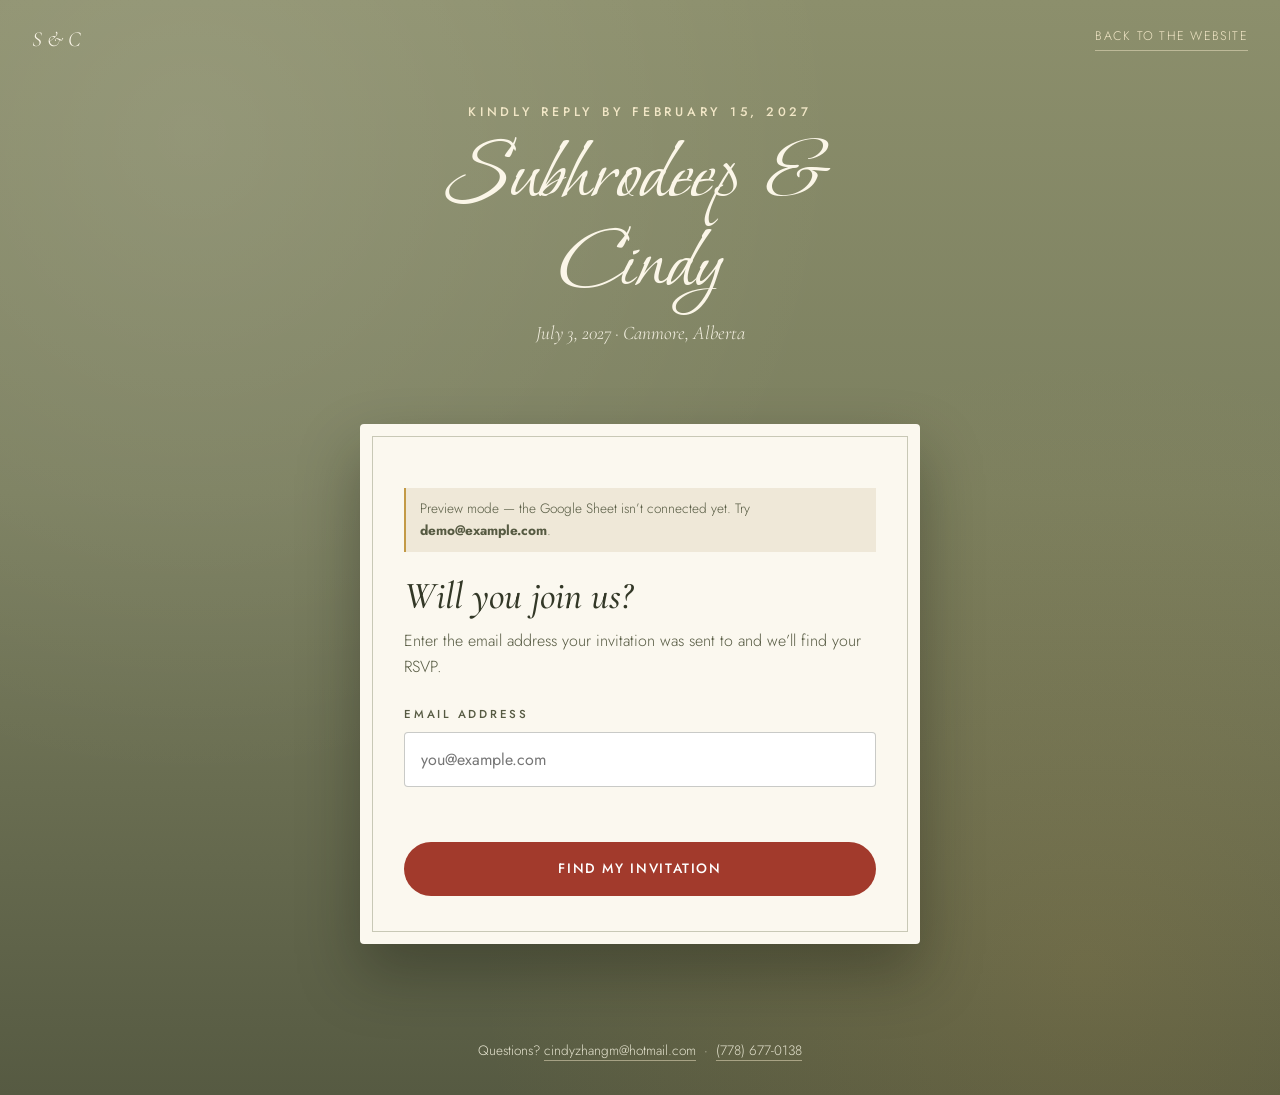
==== rsvp.html @ 20fceb38 "first commit" ====
<!DOCTYPE html>
<html lang="en">
<head>
<meta charset="UTF-8">
<meta name="viewport" content="width=device-width, initial-scale=1">
<title>RSVP — Subhrodeep &amp; Cindy</title>
<meta name="description" content="RSVP for Subhrodeep and Cindy's wedding on July 3, 2027 in Canmore, Alberta.">
<meta name="robots" content="noindex">
<link rel="preconnect" href="https://fonts.googleapis.com">
<link rel="preconnect" href="https://fonts.gstatic.com" crossorigin>
<link href="https://fonts.googleapis.com/css2?family=Cormorant+Garamond:ital,wght@0,400;0,500;0,600;1,500&family=Jost:wght@300;400;500;600&family=Bonheur+Royale&display=swap" rel="stylesheet">

<style>
  /* ============================================================
     DESIGN TOKENS — identical to the main wedding website
     ============================================================ */
  :root{
    --cream:        #F6F1E6;
    --cream-soft:   #EFE8D8;
    --paper:        #FBF8EF;
    --sage:         #7B7F5F;
    --sage-deep:    #565A42;
    --pine:         #333827;
    --ink:          #2B2E22;
    --gold:         #C39A46;
    --lacquer:      #A23A2C;
    --lacquer-deep: #7C2A20;
    --line:         rgba(43,46,34,0.14);

    --font-display: "Cormorant Garamond", serif;
    --font-body:    "Jost", sans-serif;
    --font-script:  "Bonheur Royale", cursive;
  }

  *,*::before,*::after{ box-sizing:border-box; }
  [hidden]{ display:none !important; }

  body{
    margin:0;
    min-height:100vh;
    display:flex;
    flex-direction:column;
    color:var(--ink);
    font-family:var(--font-body);
    font-weight:300;
    line-height:1.6;
    -webkit-font-smoothing:antialiased;
    background:
      radial-gradient(circle at 15% 12%, rgba(255,255,255,0.10), transparent 45%),
      radial-gradient(circle at 85% 88%, rgba(195,154,70,0.16), transparent 42%),
      linear-gradient(180deg, #8C8F6C 0%, var(--sage) 45%, var(--sage-deep) 100%);
  }
  img{ max-width:100%; display:block; }
  a{ color:inherit; }

  :focus-visible{ outline:2px solid var(--gold); outline-offset:3px; }

  @media (prefers-reduced-motion: reduce){
    *{ animation-duration:0.01ms !important; transition-duration:0.01ms !important; }
  }

  /* ---------- top bar ---------- */
  .topbar{
    display:flex;
    align-items:center;
    justify-content:space-between;
    padding:22px 32px;
  }
  .mark{
    font-family:var(--font-display);
    font-style:italic;
    font-size:1.35rem;
    color:#fbf6e8;
    text-decoration:none;
  }
  .back{
    color:#F1E6C6;
    text-decoration:none;
    font-size:0.78rem;
    letter-spacing:0.1em;
    text-transform:uppercase;
    border-bottom:1px solid rgba(241,230,198,0.5);
    padding-bottom:3px;
    transition:color .2s ease, border-color .2s ease;
  }
  .back:hover{ color:#fff; border-color:#fff; }

  /* ---------- stage: title + invitation card ---------- */
  .stage{
    flex:1;
    overflow:hidden;            /* keeps the florals from causing sideways scroll */
    padding:24px 16px 96px;
  }
  .stage-inner{
    max-width:560px;
    margin:0 auto;
    text-align:center;
  }
  .eyebrow{
    display:block;
    color:#F1E6C6;
    font-size:0.78rem;
    font-weight:500;
    letter-spacing:0.3em;
    text-transform:uppercase;
  }
  h1{
    margin:10px 0 6px;
    font-family:var(--font-script);
    font-weight:400;
    font-size:clamp(3.2rem, 11vw, 5.6rem);
    line-height:1;
    color:#fbf6e8;
  }
  .date-line{
    margin:0 0 76px;
    font-family:var(--font-display);
    font-style:italic;
    font-size:1.2rem;
    color:#f3efe0;
  }

  .paper{
    position:relative;
    text-align:left;
    background:var(--paper);
    border-radius:4px;
    padding:64px 44px 48px;
    box-shadow:0 30px 60px rgba(20,22,14,0.35);
  }
  /* thin inset rule, like a printed invitation */
  .paper::before{
    content:"";
    position:absolute;
    inset:12px;
    border:1px solid rgba(123,127,95,0.4);
    pointer-events:none;
  }

  /* floral + wax seal accents sit in front of the card, outside its content */
  .floral{ position:absolute; height:auto; pointer-events:none; z-index:3; }
  .floral--calla{   width:118px; left:-62px;  top:-104px;   transform:rotate(-8deg); }
  .floral--orchid{  width:112px; right:-66px; bottom:-72px; transform:rotate(10deg); }
  .floral--bouquet{ width:96px;  left:-58px;  bottom:-60px; transform:rotate(-6deg); }
  .floral--seal{
    width:84px; right:22px; top:-34px;
    transform:rotate(10deg);
    z-index:4;
    filter:drop-shadow(0 6px 14px rgba(43,46,34,0.25));
  }

  /* ---------- steps ---------- */
  .step h2{
    margin:0 0 10px;
    font-family:var(--font-display);
    font-style:italic;
    font-weight:500;
    font-size:clamp(1.9rem, 5vw, 2.4rem);
    line-height:1.15;
    color:var(--pine);
    outline:none;
  }
  .lede{ margin:0 0 26px; color:var(--sage-deep); }

  .field{ margin-bottom:20px; }
  .field-label{
    display:block;
    margin-bottom:8px;
    font-size:0.72rem;
    font-weight:500;
    letter-spacing:0.24em;
    text-transform:uppercase;
    color:var(--sage-deep);
  }
  input[type="email"],
  input[type="text"],
  textarea{
    width:100%;
    padding:14px 16px;
    font:inherit;
    font-size:1rem;             /* 16px+ stops iOS from zooming on focus */
    font-weight:400;
    color:var(--ink);
    background:#fff;
    border:1px solid rgba(43,46,34,0.25);
    border-radius:4px;
  }
  textarea{ resize:vertical; }
  input[type="email"]:focus,
  input[type="text"]:focus,
  textarea:focus{
    outline:none;
    border-color:var(--sage-deep);
    box-shadow:0 0 0 3px rgba(123,127,95,0.25);
  }
  .hint{ margin:6px 0 0; font-size:0.85rem; color:var(--sage-deep); }

  .msg{
    min-height:1.4em;
    margin:12px 0 14px;
    font-size:0.92rem;
    color:var(--lacquer-deep);
  }

  .btn{
    display:block;
    width:100%;
    padding:16px 28px;
    font:inherit;
    font-size:0.85rem;
    font-weight:500;
    letter-spacing:0.12em;
    text-transform:uppercase;
    text-align:center;
    text-decoration:none;
    color:#fff;
    background:var(--lacquer);
    border:0;
    border-radius:999px;
    cursor:pointer;
    transition:background .2s ease;
  }
  .btn:hover{ background:var(--lacquer-deep); }
  .btn:disabled{ opacity:0.6; cursor:progress; }
  .btn-link{
    padding:0;
    font:inherit;
    font-size:0.85rem;
    color:var(--sage-deep);
    background:none;
    border:0;
    text-decoration:underline;
    cursor:pointer;
  }
  .btn-link:hover{ color:var(--lacquer-deep); }
  .switch{ margin:18px 0 0; text-align:center; }

  /* inline notices (preview mode, "already responded") */
  .note{
    margin:0 0 22px;
    padding:10px 14px;
    font-size:0.85rem;
    color:var(--sage-deep);
    background:var(--cream-soft);
    border-left:2px solid var(--gold);
  }

  /* ---------- per-guest answer pills ---------- */
  .guest{ margin:0 0 22px; padding:0; border:0; }
  .guest legend{
    margin-bottom:10px;
    padding:0;
    font-family:var(--font-display);
    font-size:1.35rem;
    color:var(--pine);
  }
  .choices{
    position:relative;
    display:grid;
    grid-template-columns:1fr 1fr;
    gap:10px;
  }
  .choices input{ position:absolute; opacity:0; pointer-events:none; }
  .choices label{
    display:flex;
    align-items:center;
    justify-content:center;
    min-height:52px;
    padding:10px 12px;
    font-size:0.9rem;
    font-weight:400;
    text-align:center;
    background:#fff;
    border:1px solid rgba(43,46,34,0.25);
    border-radius:4px;
    cursor:pointer;
    transition:background .15s ease, color .15s ease, border-color .15s ease;
  }
  .choices label:hover{ border-color:var(--sage-deep); }
  .choices input:checked + label{
    color:#fbf8ef;
    background:var(--sage-deep);
    border-color:var(--sage-deep);
  }
  .choices input:focus-visible + label{ outline:2px solid var(--gold); outline-offset:2px; }

  /* ---------- extras (only shown for guests who are attending) ---------- */
  .extras{
    margin:6px 0 4px;
    padding-top:22px;
    border-top:1px solid var(--line);
  }
  .check{
    display:flex;
    align-items:flex-start;
    gap:10px;
    margin:0 0 14px;
    cursor:pointer;
  }
  .check input{
    flex-shrink:0;
    width:18px; height:18px;
    margin-top:4px;
    accent-color:var(--sage-deep);
  }

  /* ---------- confirmation ---------- */
  .summary{
    margin:0 0 26px;
    padding:0;
    list-style:none;
    border-top:1px solid var(--line);
  }
  .summary li{
    display:flex;
    justify-content:space-between;
    gap:16px;
    padding:12px 0;
    border-bottom:1px solid var(--line);
  }
  .status-yes{ color:var(--sage-deep); font-weight:500; }
  .status-no{  color:var(--lacquer-deep); }
  .actions{
    display:flex;
    flex-direction:column;
    align-items:center;
    gap:16px;
  }

  /* ---------- footer ---------- */
  .foot{
    padding:0 16px 34px;
    text-align:center;
    font-size:0.85rem;
    color:#e6e4d0;
  }
  .foot a{ text-decoration:none; border-bottom:1px solid rgba(241,230,198,0.5); }
  .foot a:hover{ color:#fff; }

  /* ---------- small screens ---------- */
  @media (max-width:760px){
    .floral--calla, .floral--orchid, .floral--bouquet{ display:none; }
    .floral--seal{ width:68px; right:16px; top:-28px; }
    .date-line{ margin-bottom:56px; }
  }
  @media (max-width:560px){
    .topbar{ padding:18px 20px; }
    .paper{ padding:56px 22px 36px; }
    .paper::before{ inset:9px; }
  }
</style>
</head>
<body>

<header class="topbar">
  <a class="mark" href="wedding-website.html">S &amp; C</a>
  <a class="back" href="wedding-website.html">Back to the website</a>
</header>

<main class="stage">
  <div class="stage-inner">
    <span class="eyebrow">Kindly reply by February 15, 2027</span>
    <h1>Subhrodeep &amp; Cindy</h1>
    <p class="date-line">July 3, 2027 &middot; Canmore, Alberta</p>

    <div class="paper">
      <img class="floral floral--calla"   src="assets/calla-lily-pair.png" alt="" aria-hidden="true">
      <img class="floral floral--bouquet" src="assets/bouquet-spray.png"   alt="" aria-hidden="true">
      <img class="floral floral--orchid"  src="assets/orchid-spray.png"    alt="" aria-hidden="true">
      <img class="floral floral--seal"    src="assets/wax-seal.png"        alt="" aria-hidden="true">

      <p class="note" id="demoNote" hidden>
        Preview mode &mdash; the Google Sheet isn&rsquo;t connected yet. Try <strong>demo@example.com</strong>.
      </p>

      <noscript><p class="msg">This page needs JavaScript turned on to look up your invitation.</p></noscript>

      <!-- Step 1: log in with email -->
      <section class="step" id="stepLogin" aria-labelledby="loginTitle">
        <h2 id="loginTitle" tabindex="-1">Will you join us?</h2>
        <p class="lede">Enter the email address your invitation was sent to and we&rsquo;ll find your RSVP.</p>

        <form id="loginForm" novalidate>
          <div class="field">
            <label class="field-label" for="email">Email address</label>
            <input id="email" type="email" inputmode="email" autocomplete="email"
                   autocapitalize="off" spellcheck="false" placeholder="you@example.com">
          </div>
          <p class="msg" id="loginMsg" role="alert"></p>
          <button class="btn" id="loginBtn" type="submit">Find my invitation</button>
        </form>
      </section>

      <!-- Step 2: RSVP form for the guests on this invitation -->
      <section class="step" id="stepForm" hidden aria-labelledby="formTitle">
        <h2 id="formTitle" tabindex="-1">Welcome</h2>
        <p class="lede">Let us know who will be celebrating with us.</p>
        <p class="note" id="respondedNote" hidden></p>

        <form id="rsvpForm" novalidate>
          <div id="guestList"></div>

          <div class="extras" id="extras" hidden>
            <div class="field">
              <label class="field-label" for="dietary">Dietary restrictions</label>
              <input id="dietary" type="text" maxlength="200" placeholder="Allergies, vegetarian, etc. (optional)">
            </div>

            <label class="check">
              <input type="checkbox" id="driving">
              <span>I&rsquo;ll be driving and parking at the venue</span>
            </label>
            <div class="field" id="plateField" hidden>
              <label class="field-label" for="plate">License plate</label>
              <input id="plate" type="text" maxlength="15" autocapitalize="characters" autocomplete="off">
              <p class="hint">The venue is in a provincial park and needs a parking pass for every vehicle.</p>
            </div>

            <label class="check">
              <input type="checkbox" id="taxi">
              <span>I&rsquo;ll need a taxi back to my accommodations in Canmore</span>
            </label>
          </div>

          <div class="field">
            <label class="field-label" for="message">A note for the couple (optional)</label>
            <textarea id="message" rows="3" maxlength="500"></textarea>
          </div>

          <p class="msg" id="formMsg" role="alert"></p>
          <button class="btn" id="submitBtn" type="submit">Send RSVP</button>
          <p class="switch"><button class="btn-link" id="switchBtn" type="button">Not you? Use a different email</button></p>
        </form>
      </section>

      <!-- Step 3: confirmation -->
      <section class="step" id="stepDone" hidden aria-labelledby="doneTitle">
        <h2 id="doneTitle" tabindex="-1"></h2>
        <p class="lede" id="doneLede"></p>
        <ul class="summary" id="summary"></ul>
        <div class="actions">
          <button class="btn" id="editBtn" type="button">Change my response</button>
          <a class="btn-link" href="wedding-website.html">Back to the website</a>
        </div>
      </section>
    </div>
  </div>
</main>

<footer class="foot">
  Questions? <a href="mailto:cindyzhangm@hotmail.com">cindyzhangm@hotmail.com</a>
  &nbsp;&middot;&nbsp; <a href="tel:+17786770138">(778) 677-0138</a>
</footer>

<script>
(() => {
  'use strict';

  /* ============================================================
     CONFIG
     Paste the URL of your deployed Google Apps Script web app below
     (it ends in /exec). Until then the page runs in preview mode
     with a built-in demo guest, so you can try the whole flow.
     ============================================================ */
  const CONFIG = {
    appsScriptUrl: '',
    contactEmail: 'cindyzhangm@hotmail.com',
    rsvpDeadline: 'February 15, 2027',
    requestTimeoutMs: 15000,
  };
  const DEMO_EMAIL = 'demo@example.com';
  const isDemo = !CONFIG.appsScriptUrl;

  /* ---------- tiny DOM helpers ---------- */
  const $ = (id) => document.getElementById(id);

  // el('div', { class: 'x', text: 'hi' }, childA, childB) — builds nodes safely (no innerHTML).
  function el(tag, props = {}, ...children) {
    const node = document.createElement(tag);
    for (const [key, value] of Object.entries(props)) {
      if (key === 'class') node.className = value;
      else if (key === 'text') node.textContent = value;
      else node.setAttribute(key, value);
    }
    node.append(...children);
    return node;
  }

  const els = {
    demoNote:   $('demoNote'),
    respondedNote: $('respondedNote'),
    loginForm:  $('loginForm'),
    email:      $('email'),
    loginMsg:   $('loginMsg'),
    loginBtn:   $('loginBtn'),
    formTitle:  $('formTitle'),
    rsvpForm:   $('rsvpForm'),
    guestList:  $('guestList'),
    extras:     $('extras'),
    dietary:    $('dietary'),
    driving:    $('driving'),
    plateField: $('plateField'),
    plate:      $('plate'),
    taxi:       $('taxi'),
    message:    $('message'),
    formMsg:    $('formMsg'),
    submitBtn:  $('submitBtn'),
    switchBtn:  $('switchBtn'),
    doneTitle:  $('doneTitle'),
    doneLede:   $('doneLede'),
    summary:    $('summary'),
    editBtn:    $('editBtn'),
  };
  const steps = { login: $('stepLogin'), form: $('stepForm'), done: $('stepDone') };

  // What we know about the person who is logged in. `responded` says a saved RSVP
  // exists; `response` holds answers only after they were entered in this visit
  // (the server never sends saved answers back).
  let state = { email: '', party: '', guests: [], responded: false, response: null };

  /* ============================================================
     API — talks to the Google Apps Script web app
       GET  ?action=lookup&email=…  -> { ok, found, party, guests, responded }
       POST { email, attending, … } -> { ok }
     Either call can answer { ok: false, error: 'rate_limited', retryAfterSeconds }.
     ============================================================ */
  async function request(url, options = {}) {
    const controller = new AbortController();
    const timer = setTimeout(() => controller.abort(), CONFIG.requestTimeoutMs);
    try {
      const res = await fetch(url, { ...options, signal: controller.signal });
      if (!res.ok) throw new Error(`HTTP ${res.status}`);
      return await res.json();
    } finally {
      clearTimeout(timer);
    }
  }

  const api = {
    lookup(email) {
      if (isDemo) return demoApi.lookup(email);
      return request(`${CONFIG.appsScriptUrl}?action=lookup&email=${encodeURIComponent(email)}`);
    },
    submit(payload) {
      if (isDemo) return demoApi.submit(payload);
      // No Content-Type header on purpose: the default (text/plain) is a "simple"
      // request, which Apps Script accepts without a CORS preflight.
      return request(CONFIG.appsScriptUrl, { method: 'POST', body: JSON.stringify(payload) });
    },
  };

  // Preview-mode stand-in for the Google Sheet (lives only in this tab).
  const delay = (ms) => new Promise((resolve) => setTimeout(resolve, ms));
  const demoStore = { response: null, misses: 0 };
  const DEMO_MISS_LIMIT = 5; // the real script's limits are set in google-apps-script.gs
  const demoApi = {
    async lookup(email) {
      await delay(500);
      if (demoStore.misses >= DEMO_MISS_LIMIT) return { ok: false, error: 'rate_limited', retryAfterSeconds: 600 };
      if (email !== DEMO_EMAIL) { demoStore.misses++; return { ok: true, found: false }; }
      return {
        ok: true, found: true,
        party: 'Alex & Sam',
        guests: ['Alex Demo', 'Sam Demo'],
        responded: Boolean(demoStore.response),
      };
    },
    async submit(payload) {
      await delay(600);
      demoStore.response = true;
      return { ok: true };
    },
  };

  /* ============================================================
     UI
     ============================================================ */
  function showStep(name) {
    for (const [key, node] of Object.entries(steps)) node.hidden = key !== name;
    steps[name].querySelector('h2').focus({ preventScroll: true });
    window.scrollTo({ top: 0, behavior: 'smooth' });
  }

  function setMessage(node, text) { node.textContent = text; }

  function setBusy(button, busy, label) {
    button.disabled = busy;
    button.textContent = label;
    button.setAttribute('aria-busy', String(busy));
  }

  const isValidEmail = (value) => /^[^\s@]+@[^\s@]+\.[^\s@]+$/.test(value);

  function rateLimitMessage(result) {
    const minutes = Math.max(1, Math.ceil((result.retryAfterSeconds || 60) / 60));
    const wait = minutes === 1 ? 'a minute' : `${minutes} minutes`;
    return `We\u2019re getting a lot of attempts right now. Please wait about ${wait} and try again, or contact us at ${CONFIG.contactEmail}.`;
  }

  /* ---------- step 2: build the form for this invitation ---------- */
  function radioPair(guestIndex, value, label) {
    const id = `guest-${guestIndex}-${value}`;
    return [
      el('input', { type: 'radio', id, name: `guest-${guestIndex}`, value }),
      el('label', { for: id, text: label }),
    ];
  }

  function buildGuestFieldset(name, index) {
    return el('fieldset', { class: 'guest' },
      el('legend', { text: name }),
      el('div', { class: 'choices' },
        ...radioPair(index, 'yes', 'Joyfully accepts'),
        ...radioPair(index, 'no', 'Regretfully declines'),
      ),
    );
  }

  // Extras (dietary, parking, taxi) only matter if at least one guest is coming.
  function syncConditionalFields() {
    const anyYes = state.guests.some((_, i) =>
      els.rsvpForm.querySelector(`input[name="guest-${i}"]:checked`)?.value === 'yes');
    els.extras.hidden = !anyYes;
    els.plateField.hidden = !(anyYes && els.driving.checked);
  }

  function renderForm() {
    const previous = state.response || {};

    els.formTitle.textContent = `Welcome, ${state.party}`;
    els.guestList.replaceChildren(...state.guests.map(buildGuestFieldset));

    state.guests.forEach((name, i) => {
      const answer = previous.attending && previous.attending[name];
      if (answer === 'yes' || answer === 'no') $(`guest-${i}-${answer}`).checked = true;
    });

    els.dietary.value = previous.dietary || '';
    els.plate.value   = previous.plate || '';
    els.driving.checked = Boolean(previous.plate);
    els.taxi.checked    = Boolean(previous.taxi);
    els.message.value = previous.message || '';
    setMessage(els.formMsg, '');

    els.respondedNote.hidden = !state.responded;
    els.respondedNote.textContent = state.response
      ? 'You\u2019ve already responded. Update your answers below and send to replace them.'
      : 'We already have an RSVP on file for you. Please fill in your answers again \u2014 sending will replace the earlier ones.';

    syncConditionalFields();
  }

  /* ---------- step 3: confirmation ---------- */
  function renderDone() {
    const { attending } = state.response;
    const coming = state.guests.filter((name) => attending[name] === 'yes');

    els.doneTitle.textContent = coming.length ? 'Thank you \u2014 see you there!' : 'We\u2019ll miss you';
    els.doneLede.textContent = coming.length
      ? `Your RSVP has been received. You can come back with the same email any time before ${CONFIG.rsvpDeadline} to make changes.`
      : `Thank you for letting us know. If your plans change, you can come back with the same email before ${CONFIG.rsvpDeadline}.`;

    els.summary.replaceChildren(...state.guests.map((name) => {
      const yes = attending[name] === 'yes';
      return el('li', {},
        el('span', { text: name }),
        el('span', { class: yes ? 'status-yes' : 'status-no', text: yes ? 'Joyfully accepts' : 'Regretfully declines' }),
      );
    }));
  }

  /* ============================================================
     EVENT HANDLERS
     ============================================================ */
  els.loginForm.addEventListener('submit', async (event) => {
    event.preventDefault();
    const email = els.email.value.trim().toLowerCase();

    if (!isValidEmail(email)) {
      setMessage(els.loginMsg, 'Please enter a valid email address.');
      els.email.focus();
      return;
    }

    setMessage(els.loginMsg, '');
    setBusy(els.loginBtn, true, 'Looking\u2026');
    try {
      const result = await api.lookup(email);
      if (result.error === 'rate_limited') {
        setMessage(els.loginMsg, rateLimitMessage(result));
        return;
      }
      if (!result.ok) throw new Error(result.error || 'lookup_failed');

      if (!result.found) {
        setMessage(els.loginMsg,
          `We couldn\u2019t find that email on our guest list. Please try the address your invitation was sent to, or contact us at ${CONFIG.contactEmail}.`);
        return;
      }

      state = { email, party: result.party, guests: result.guests, responded: Boolean(result.responded), response: null };
      renderForm();
      showStep('form');
    } catch (error) {
      console.error(error);
      setMessage(els.loginMsg, 'Something went wrong reaching our guest list. Please try again in a moment.');
    } finally {
      setBusy(els.loginBtn, false, 'Find my invitation');
    }
  });

  els.rsvpForm.addEventListener('change', syncConditionalFields);

  els.rsvpForm.addEventListener('submit', async (event) => {
    event.preventDefault();

    // Every guest on the invitation needs an answer.
    const attending = {};
    for (let i = 0; i < state.guests.length; i++) {
      const chosen = els.rsvpForm.querySelector(`input[name="guest-${i}"]:checked`);
      if (!chosen) {
        setMessage(els.formMsg, `Please choose an answer for ${state.guests[i]}.`);
        $(`guest-${i}-yes`).focus();
        return;
      }
      attending[state.guests[i]] = chosen.value;
    }

    const anyYes = Object.values(attending).includes('yes');
    const payload = {
      email: state.email,
      attending,
      dietary: anyYes ? els.dietary.value.trim() : '',
      plate:   anyYes && els.driving.checked ? els.plate.value.trim() : '',
      taxi:    anyYes && els.taxi.checked,
      message: els.message.value.trim(),
    };

    setMessage(els.formMsg, '');
    setBusy(els.submitBtn, true, 'Sending\u2026');
    try {
      const result = await api.submit(payload);
      if (result.error === 'rate_limited') {
        setMessage(els.formMsg, rateLimitMessage(result));
        return;
      }
      if (!result.ok) throw new Error(result.error || 'submit_failed');

      const { email, ...answers } = payload;
      state.response = answers;
      state.responded = true;
      renderDone();
      showStep('done');
    } catch (error) {
      console.error(error);
      setMessage(els.formMsg, 'We couldn\u2019t save your RSVP just now. Please try again in a moment.');
    } finally {
      setBusy(els.submitBtn, false, 'Send RSVP');
    }
  });

  els.switchBtn.addEventListener('click', () => {
    state = { email: '', party: '', guests: [], responded: false, response: null };
    els.email.value = '';
    setMessage(els.loginMsg, '');
    showStep('login');
  });

  els.editBtn.addEventListener('click', () => {
    renderForm();
    showStep('form');
  });

  /* ---------- start ---------- */
  els.demoNote.hidden = !isDemo;
})();
</script>
</body>
</html>
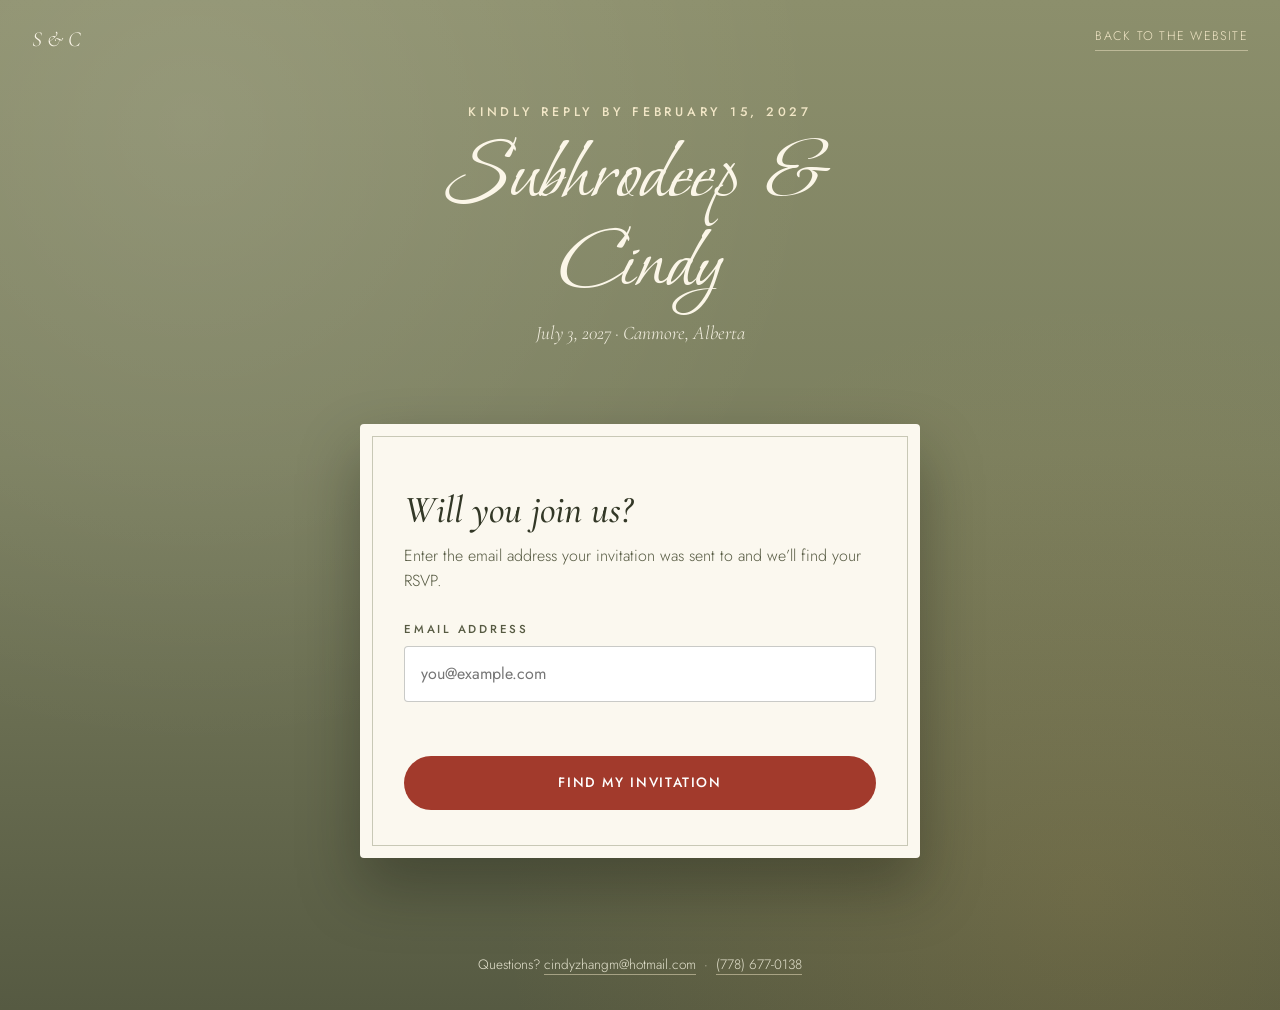
==== commit 4c936318: "updated rsvp page" ====
--- a/rsvp.html
+++ b/rsvp.html
@@ -284,24 +284,35 @@
   }
   .choices input:focus-visible + label{ outline:2px solid var(--gold); outline-offset:2px; }
 
-  /* ---------- extras (only shown for guests who are attending) ---------- */
-  .extras{
-    margin:6px 0 4px;
-    padding-top:22px;
+  /* ---------- numbered questions ---------- */
+  .question{
+    margin:0 0 30px;
+    padding:26px 0 0;
+    border:0;
     border-top:1px solid var(--line);
   }
-  .check{
-    display:flex;
-    align-items:flex-start;
-    gap:10px;
-    margin:0 0 14px;
-    cursor:pointer;
-  }
-  .check input{
-    flex-shrink:0;
-    width:18px; height:18px;
-    margin-top:4px;
-    accent-color:var(--sage-deep);
+  .question legend{ float:left; width:100%; padding:0; }   /* float keeps the legend inside the border */
+  .question legend + *{ clear:both; }
+  .question h3{
+    margin:0 0 4px;
+    font-family:var(--font-display);
+    font-weight:600;
+    font-size:1.3rem;
+    line-height:1.25;
+    color:var(--pine);
+  }
+  .when{ margin:0 0 18px; font-size:0.88rem; color:var(--sage-deep); }
+  .q-text{ margin:0 0 14px; color:var(--ink); }
+  .question .guest{ margin-bottom:16px; }
+  .question .guest legend{ font-size:1.15rem; margin-bottom:8px; }
+  .question .field{ margin-bottom:14px; }
+  .question .field-label{
+    font-family:var(--font-display);
+    font-size:1.15rem;
+    font-weight:400;
+    letter-spacing:0;
+    text-transform:none;
+    color:var(--pine);
   }
 
   /* ---------- confirmation ---------- */
@@ -318,8 +329,10 @@
     padding:12px 0;
     border-bottom:1px solid var(--line);
   }
+  .statuses{ display:flex; flex-direction:column; align-items:flex-end; text-align:right; font-size:0.9rem; }
   .status-yes{ color:var(--sage-deep); font-weight:500; }
   .status-no{  color:var(--lacquer-deep); }
+  .status-detail{ color:var(--ink); }
   .actions{
     display:flex;
     flex-direction:column;
@@ -353,8 +366,8 @@
 <body>
 
 <header class="topbar">
-  <a class="mark" href="wedding-website.html">S &amp; C</a>
-  <a class="back" href="wedding-website.html">Back to the website</a>
+  <a class="mark" href="index.html">S &amp; C</a>
+  <a class="back" href="index.html">Back to the website</a>
 </header>
 
 <main class="stage">
@@ -398,28 +411,43 @@
         <p class="note" id="respondedNote" hidden></p>
 
         <form id="rsvpForm" novalidate>
-          <div id="guestList"></div>
-
-          <div class="extras" id="extras" hidden>
-            <div class="field">
-              <label class="field-label" for="dietary">Dietary restrictions</label>
-              <input id="dietary" type="text" maxlength="200" placeholder="Allergies, vegetarian, etc. (optional)">
+          <div class="question">
+            <h3>Attendance Status &mdash; Wedding Ceremony</h3>
+            <p class="when">Jul 3, 2027 &middot; 2:30&ndash;3:00 PM</p>
+            <div id="ceremonyList"></div>
+          </div>
+
+          <div class="question">
+            <h3>Attendance Status &mdash; Wedding Reception</h3>
+            <p class="when">Jul 3, 2027 &middot; 5:00 PM &ndash; late</p>
+            <div id="receptionList"></div>
+          </div>
+
+          <div id="extras" hidden>
+            <div class="question">
+              <h3>Dietary Restrictions</h3>
+              <p class="when">Leave blank if none.</p>
+              <div id="dietaryList"></div>
             </div>
 
-            <label class="check">
-              <input type="checkbox" id="driving">
-              <span>I&rsquo;ll be driving and parking at the venue</span>
-            </label>
-            <div class="field" id="plateField" hidden>
-              <label class="field-label" for="plate">License plate</label>
-              <input id="plate" type="text" maxlength="15" autocapitalize="characters" autocomplete="off">
-              <p class="hint">The venue is in a provincial park and needs a parking pass for every vehicle.</p>
-            </div>
-
-            <label class="check">
-              <input type="checkbox" id="taxi">
-              <span>I&rsquo;ll need a taxi back to my accommodations in Canmore</span>
-            </label>
+            <fieldset class="question">
+              <legend><h3>Parking at the Venue</h3></legend>
+              <p class="q-text">Do you plan on parking at the wedding venue?</p>
+              <div class="choices">
+                <input type="radio" id="parking-yes" name="parking" value="yes"><label for="parking-yes">Yes</label>
+                <input type="radio" id="parking-no" name="parking" value="no"><label for="parking-no">No</label>
+              </div>
+              <p class="hint">We will reach out ahead of the wedding date to confirm the license plate of your vehicle. The parking pass will be associated with your license plate.</p>
+            </fieldset>
+
+            <fieldset class="question">
+              <legend><h3>Taxi from the Venue</h3></legend>
+              <p class="q-text">A taxi service will be available from 9:00 PM &ndash; midnight from the venue to any local accommodations in the Canmore town area. Will you require a taxi service from the venue to a local Canmore accommodation?</p>
+              <div class="choices">
+                <input type="radio" id="taxi-yes" name="taxi" value="yes"><label for="taxi-yes">Yes</label>
+                <input type="radio" id="taxi-no" name="taxi" value="no"><label for="taxi-no">No</label>
+              </div>
+            </fieldset>
           </div>
 
           <div class="field">
@@ -440,7 +468,7 @@
         <ul class="summary" id="summary"></ul>
         <div class="actions">
           <button class="btn" id="editBtn" type="button">Change my response</button>
-          <a class="btn-link" href="wedding-website.html">Back to the website</a>
+          <a class="btn-link" href="index.html">Back to the website</a>
         </div>
       </section>
     </div>
@@ -463,7 +491,7 @@
      with a built-in demo guest, so you can try the whole flow.
      ============================================================ */
   const CONFIG = {
-    appsScriptUrl: '',
+    appsScriptUrl: 'https://script.google.com/macros/s/AKfycbxv-FUXR2wR-dcxP5yAP17e03D2rXKBsgZGLJEp7A_uAx5Jbf2AHmyyN4nj_JcgLDNQ/exec',
     contactEmail: 'cindyzhangm@hotmail.com',
     rsvpDeadline: 'February 15, 2027',
     requestTimeoutMs: 15000,
@@ -495,13 +523,10 @@
     loginBtn:   $('loginBtn'),
     formTitle:  $('formTitle'),
     rsvpForm:   $('rsvpForm'),
-    guestList:  $('guestList'),
+    ceremonyList:  $('ceremonyList'),
+    receptionList: $('receptionList'),
+    dietaryList:   $('dietaryList'),
     extras:     $('extras'),
-    dietary:    $('dietary'),
-    driving:    $('driving'),
-    plateField: $('plateField'),
-    plate:      $('plate'),
-    taxi:       $('taxi'),
     message:    $('message'),
     formMsg:    $('formMsg'),
     submitBtn:  $('submitBtn'),
@@ -514,14 +539,15 @@
   const steps = { login: $('stepLogin'), form: $('stepForm'), done: $('stepDone') };
 
   // What we know about the person who is logged in. `responded` says a saved RSVP
-  // exists; `response` holds answers only after they were entered in this visit
-  // (the server never sends saved answers back).
+  // exists; `response` holds the saved answers (from the server, or from this visit).
+  // It can be null while `responded` is true if the saved answers no longer match the
+  // guest list, in which case the guest is asked to fill the form in again.
   let state = { email: '', party: '', guests: [], responded: false, response: null };
 
   /* ============================================================
      API — talks to the Google Apps Script web app
-       GET  ?action=lookup&email=…  -> { ok, found, party, guests, responded }
-       POST { email, attending, … } -> { ok }
+       GET  ?action=lookup&email=…  -> { ok, found, party, guests, responded, response }
+       POST { email, ceremony, reception, dietary, parking, taxi, message } -> { ok }
      Either call can answer { ok: false, error: 'rate_limited', retryAfterSeconds }.
      ============================================================ */
   async function request(url, options = {}) {
@@ -563,11 +589,13 @@
         party: 'Alex & Sam',
         guests: ['Alex Demo', 'Sam Demo'],
         responded: Boolean(demoStore.response),
+        response: demoStore.response,
       };
     },
     async submit(payload) {
       await delay(600);
-      demoStore.response = true;
+      const { email, ...answers } = payload;
+      demoStore.response = answers;
       return { ok: true };
     },
   };
@@ -598,47 +626,65 @@
   }
 
   /* ---------- step 2: build the form for this invitation ---------- */
-  function radioPair(guestIndex, value, label) {
-    const id = `guest-${guestIndex}-${value}`;
+  const EVENTS = { ceremony: 'Ceremony', reception: 'Reception' };
+
+  function radioPair(event, guestIndex, value, label) {
+    const id = `${event}-${guestIndex}-${value}`;
     return [
-      el('input', { type: 'radio', id, name: `guest-${guestIndex}`, value }),
+      el('input', { type: 'radio', id, name: `${event}-${guestIndex}`, value }),
       el('label', { for: id, text: label }),
     ];
   }
 
-  function buildGuestFieldset(name, index) {
+  function buildGuestFieldset(event, name, index) {
     return el('fieldset', { class: 'guest' },
       el('legend', { text: name }),
       el('div', { class: 'choices' },
-        ...radioPair(index, 'yes', 'Joyfully accepts'),
-        ...radioPair(index, 'no', 'Regretfully declines'),
+        ...radioPair(event, index, 'yes', 'Joyfully accepts'),
+        ...radioPair(event, index, 'no', 'Regretfully declines'),
       ),
     );
   }
 
-  // Extras (dietary, parking, taxi) only matter if at least one guest is coming.
+  function buildDietaryField(name, index) {
+    const id = `dietary-${index}`;
+    return el('div', { class: 'field', id: `${id}-field` },
+      el('label', { class: 'field-label', for: id, text: name }),
+      el('input', { id, type: 'text', maxlength: '200', placeholder: 'Allergies, vegetarian, etc.' }),
+    );
+  }
+
+  const checkedValue = (name) => els.rsvpForm.querySelector(`input[name="${name}"]:checked`)?.value;
+  const isComing = (i) => checkedValue(`ceremony-${i}`) === 'yes' || checkedValue(`reception-${i}`) === 'yes';
+
+  // Dietary, parking and taxi only matter for guests who are coming to at least one event.
   function syncConditionalFields() {
-    const anyYes = state.guests.some((_, i) =>
-      els.rsvpForm.querySelector(`input[name="guest-${i}"]:checked`)?.value === 'yes');
-    els.extras.hidden = !anyYes;
-    els.plateField.hidden = !(anyYes && els.driving.checked);
+    const anyComing = state.guests.some((_, i) => isComing(i));
+    els.extras.hidden = !anyComing;
+    state.guests.forEach((_, i) => { $(`dietary-${i}-field`).hidden = !isComing(i); });
   }
 
   function renderForm() {
     const previous = state.response || {};
 
     els.formTitle.textContent = `Welcome, ${state.party}`;
-    els.guestList.replaceChildren(...state.guests.map(buildGuestFieldset));
+    els.ceremonyList.replaceChildren(...state.guests.map((name, i) => buildGuestFieldset('ceremony', name, i)));
+    els.receptionList.replaceChildren(...state.guests.map((name, i) => buildGuestFieldset('reception', name, i)));
+    els.dietaryList.replaceChildren(...state.guests.map(buildDietaryField));
 
     state.guests.forEach((name, i) => {
-      const answer = previous.attending && previous.attending[name];
-      if (answer === 'yes' || answer === 'no') $(`guest-${i}-${answer}`).checked = true;
+      for (const event of Object.keys(EVENTS)) {
+        const answer = previous[event] && previous[event][name];
+        if (answer === 'yes' || answer === 'no') $(`${event}-${i}-${answer}`).checked = true;
+      }
+      $(`dietary-${i}`).value = (previous.dietary && previous.dietary[name]) || '';
     });
 
-    els.dietary.value = previous.dietary || '';
-    els.plate.value   = previous.plate || '';
-    els.driving.checked = Boolean(previous.plate);
-    els.taxi.checked    = Boolean(previous.taxi);
+    for (const name of ['parking', 'taxi']) {
+      els.rsvpForm.querySelectorAll(`input[name="${name}"]`).forEach((input) => {
+        input.checked = input.value === previous[name];
+      });
+    }
     els.message.value = previous.message || '';
     setMessage(els.formMsg, '');
 
@@ -651,22 +697,40 @@
   }
 
   /* ---------- step 3: confirmation ---------- */
-  function renderDone() {
-    const { attending } = state.response;
-    const coming = state.guests.filter((name) => attending[name] === 'yes');
-
-    els.doneTitle.textContent = coming.length ? 'Thank you \u2014 see you there!' : 'We\u2019ll miss you';
-    els.doneLede.textContent = coming.length
-      ? `Your RSVP has been received. You can come back with the same email any time before ${CONFIG.rsvpDeadline} to make changes.`
-      : `Thank you for letting us know. If your plans change, you can come back with the same email before ${CONFIG.rsvpDeadline}.`;
-
-    els.summary.replaceChildren(...state.guests.map((name) => {
-      const yes = attending[name] === 'yes';
+  // `returning` is true when showing answers saved on an earlier visit.
+  function renderDone(returning = false) {
+    const { ceremony, reception, dietary = {}, parking, taxi } = state.response;
+    const coming = state.guests.filter((name) => ceremony[name] === 'yes' || reception[name] === 'yes');
+
+    if (returning) {
+      els.doneTitle.textContent = `Welcome back, ${state.party}`;
+      els.doneLede.textContent = `Here\u2019s the RSVP we have on file. You can change it any time before ${CONFIG.rsvpDeadline}.`;
+    } else {
+      els.doneTitle.textContent = coming.length ? 'Thank you \u2014 see you there!' : 'We\u2019ll miss you';
+      els.doneLede.textContent = coming.length
+        ? `Your RSVP has been received. You can come back with the same email any time before ${CONFIG.rsvpDeadline} to make changes.`
+        : `Thank you for letting us know. If your plans change, you can come back with the same email before ${CONFIG.rsvpDeadline}.`;
+    }
+
+    const guestRows = state.guests.map((name) => {
+      const answers = Object.entries(EVENTS).map(([event, label]) => {
+        const yes = state.response[event][name] === 'yes';
+        return el('span', { class: yes ? 'status-yes' : 'status-no', text: `${label}: ${yes ? 'Joyfully accepts' : 'Regretfully declines'}` });
+      });
+      if (coming.includes(name) && dietary[name]) answers.push(el('span', { class: 'status-detail', text: `Dietary: ${dietary[name]}` }));
       return el('li', {},
         el('span', { text: name }),
-        el('span', { class: yes ? 'status-yes' : 'status-no', text: yes ? 'Joyfully accepts' : 'Regretfully declines' }),
+        el('span', { class: 'statuses' }, ...answers),
       );
-    }));
+    });
+
+    const yesNo = (value) => (value === 'yes' ? 'Yes' : 'No');
+    const extraRows = coming.length ? [
+      el('li', {}, el('span', { text: 'Parking at the venue' }), el('span', { class: 'status-detail', text: yesNo(parking) })),
+      el('li', {}, el('span', { text: 'Taxi from the venue' }), el('span', { class: 'status-detail', text: yesNo(taxi) })),
+    ] : [];
+
+    els.summary.replaceChildren(...guestRows, ...extraRows);
   }
 
   /* ============================================================
@@ -698,9 +762,17 @@
         return;
       }
 
-      state = { email, party: result.party, guests: result.guests, responded: Boolean(result.responded), response: null };
-      renderForm();
-      showStep('form');
+      state = {
+        email, party: result.party, guests: result.guests,
+        responded: Boolean(result.responded), response: result.response || null,
+      };
+      if (state.response) {
+        renderDone(true);
+        showStep('done');
+      } else {
+        renderForm();
+        showStep('form');
+      }
     } catch (error) {
       console.error(error);
       setMessage(els.loginMsg, 'Something went wrong reaching our guest list. Please try again in a moment.');
@@ -714,25 +786,40 @@
   els.rsvpForm.addEventListener('submit', async (event) => {
     event.preventDefault();
 
-    // Every guest on the invitation needs an answer.
-    const attending = {};
-    for (let i = 0; i < state.guests.length; i++) {
-      const chosen = els.rsvpForm.querySelector(`input[name="guest-${i}"]:checked`);
-      if (!chosen) {
-        setMessage(els.formMsg, `Please choose an answer for ${state.guests[i]}.`);
-        $(`guest-${i}-yes`).focus();
-        return;
+    // Every guest on the invitation needs an answer for both events.
+    const answers = { ceremony: {}, reception: {} };
+    for (const [event, label] of Object.entries(EVENTS)) {
+      for (let i = 0; i < state.guests.length; i++) {
+        const chosen = checkedValue(`${event}-${i}`);
+        if (!chosen) {
+          setMessage(els.formMsg, `Please choose a ${label.toLowerCase()} answer for ${state.guests[i]}.`);
+          $(`${event}-${i}-yes`).focus();
+          return;
+        }
+        answers[event][state.guests[i]] = chosen;
       }
-      attending[state.guests[i]] = chosen.value;
     }
 
-    const anyYes = Object.values(attending).includes('yes');
+    const anyComing = state.guests.some((_, i) => isComing(i));
+    if (anyComing) {
+      for (const [name, label] of [['parking', 'parking'], ['taxi', 'taxi service']]) {
+        if (!checkedValue(name)) {
+          setMessage(els.formMsg, `Please let us know about ${label}.`);
+          $(`${name}-yes`).focus();
+          return;
+        }
+      }
+    }
+
+    const dietary = {};
+    state.guests.forEach((name, i) => { dietary[name] = isComing(i) ? $(`dietary-${i}`).value.trim() : ''; });
+
     const payload = {
       email: state.email,
-      attending,
-      dietary: anyYes ? els.dietary.value.trim() : '',
-      plate:   anyYes && els.driving.checked ? els.plate.value.trim() : '',
-      taxi:    anyYes && els.taxi.checked,
+      ...answers,
+      dietary,
+      parking: anyComing ? checkedValue('parking') : '',
+      taxi:    anyComing ? checkedValue('taxi') : '',
       message: els.message.value.trim(),
     };
 
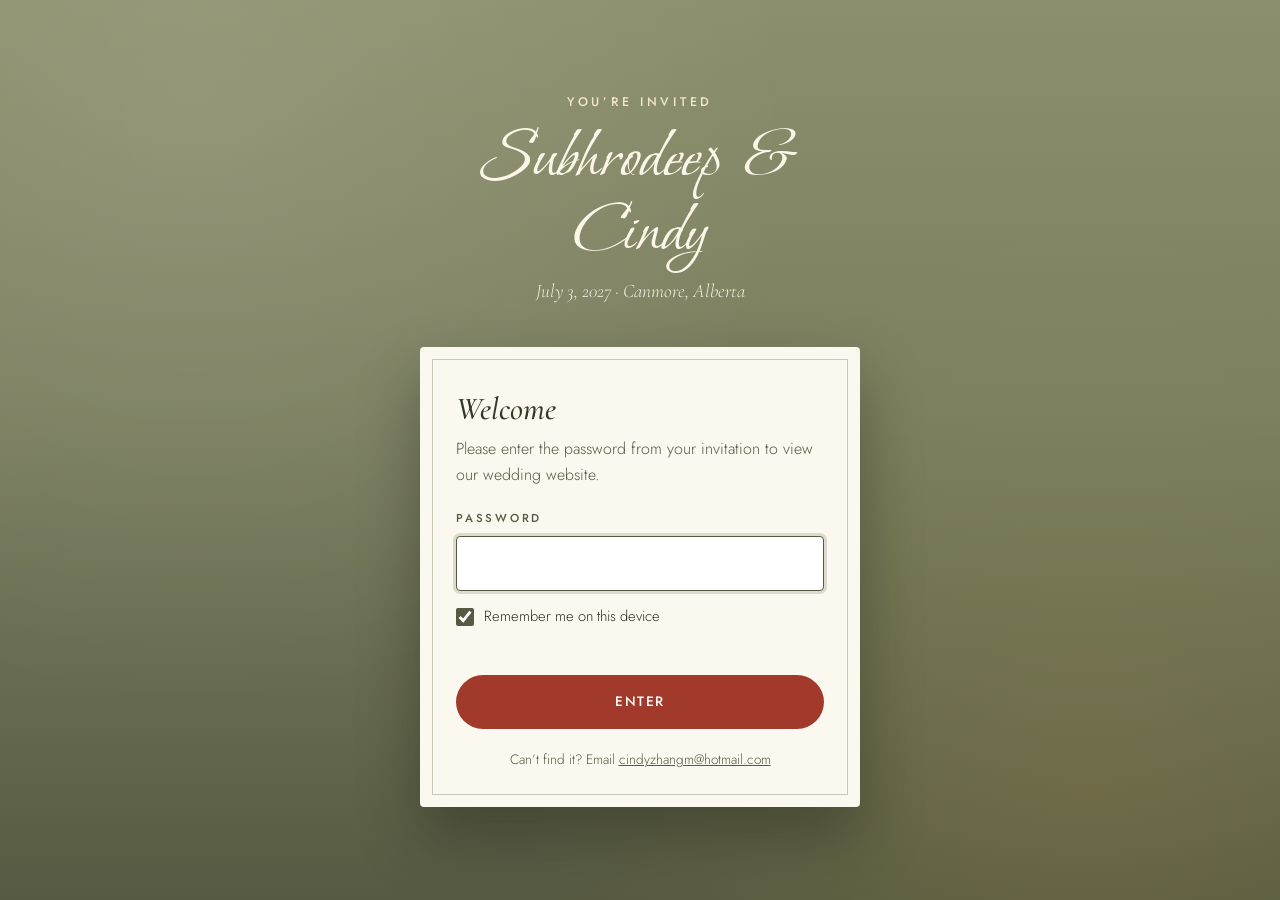
==== commit 96fdbd6f: "encrypt rsvp page" ====
--- a/rsvp.html
+++ b/rsvp.html
@@ -4,862 +4,215 @@
 <meta charset="UTF-8">
 <meta name="viewport" content="width=device-width, initial-scale=1">
 <title>RSVP — Subhrodeep &amp; Cindy</title>
-<meta name="description" content="RSVP for Subhrodeep and Cindy's wedding on July 3, 2027 in Canmore, Alberta.">
-<meta name="robots" content="noindex">
+<link rel="icon" href="favicon.ico" sizes="any">
+<link rel="icon" type="image/png" sizes="32x32" href="favicon-32.png">
+<link rel="icon" type="image/png" sizes="192x192" href="favicon-192.png">
+<link rel="apple-touch-icon" href="apple-touch-icon.png">
+<meta name="robots" content="noindex, nofollow">
 <link rel="preconnect" href="https://fonts.googleapis.com">
 <link rel="preconnect" href="https://fonts.gstatic.com" crossorigin>
-<link href="https://fonts.googleapis.com/css2?family=Cormorant+Garamond:ital,wght@0,400;0,500;0,600;1,500&family=Jost:wght@300;400;500;600&family=Bonheur+Royale&display=swap" rel="stylesheet">
-
+<link href="https://fonts.googleapis.com/css2?family=Cormorant+Garamond:ital,wght@0,500;1,500&family=Jost:wght@300;400;500&family=Bonheur+Royale&display=swap" rel="stylesheet">
+<!-- Generated by encrypt.py from a .source.html page. Do not edit by hand. -->
 <style>
-  /* ============================================================
-     DESIGN TOKENS — identical to the main wedding website
-     ============================================================ */
   :root{
-    --cream:        #F6F1E6;
-    --cream-soft:   #EFE8D8;
-    --paper:        #FBF8EF;
-    --sage:         #7B7F5F;
-    --sage-deep:    #565A42;
-    --pine:         #333827;
-    --ink:          #2B2E22;
-    --gold:         #C39A46;
-    --lacquer:      #A23A2C;
-    --lacquer-deep: #7C2A20;
-    --line:         rgba(43,46,34,0.14);
-
-    --font-display: "Cormorant Garamond", serif;
-    --font-body:    "Jost", sans-serif;
-    --font-script:  "Bonheur Royale", cursive;
-  }
-
+    --paper:#FBF8EF; --sage:#7B7F5F; --sage-deep:#565A42; --pine:#333827; --ink:#2B2E22;
+    --gold:#C39A46; --lacquer:#A23A2C; --lacquer-deep:#7C2A20;
+  }
   *,*::before,*::after{ box-sizing:border-box; }
   [hidden]{ display:none !important; }
-
   body{
-    margin:0;
-    min-height:100vh;
-    display:flex;
-    flex-direction:column;
-    color:var(--ink);
-    font-family:var(--font-body);
-    font-weight:300;
-    line-height:1.6;
+    margin:0; min-height:100vh;
+    display:flex; align-items:center; justify-content:center;
+    padding:32px 16px;
+    font-family:"Jost",sans-serif; font-weight:300; line-height:1.6; color:var(--ink);
     -webkit-font-smoothing:antialiased;
     background:
       radial-gradient(circle at 15% 12%, rgba(255,255,255,0.10), transparent 45%),
       radial-gradient(circle at 85% 88%, rgba(195,154,70,0.16), transparent 42%),
       linear-gradient(180deg, #8C8F6C 0%, var(--sage) 45%, var(--sage-deep) 100%);
   }
-  img{ max-width:100%; display:block; }
-  a{ color:inherit; }
-
   :focus-visible{ outline:2px solid var(--gold); outline-offset:3px; }
-
-  @media (prefers-reduced-motion: reduce){
-    *{ animation-duration:0.01ms !important; transition-duration:0.01ms !important; }
-  }
-
-  /* ---------- top bar ---------- */
-  .topbar{
-    display:flex;
-    align-items:center;
-    justify-content:space-between;
-    padding:22px 32px;
-  }
-  .mark{
-    font-family:var(--font-display);
-    font-style:italic;
-    font-size:1.35rem;
-    color:#fbf6e8;
-    text-decoration:none;
-  }
-  .back{
-    color:#F1E6C6;
-    text-decoration:none;
-    font-size:0.78rem;
-    letter-spacing:0.1em;
-    text-transform:uppercase;
-    border-bottom:1px solid rgba(241,230,198,0.5);
-    padding-bottom:3px;
-    transition:color .2s ease, border-color .2s ease;
-  }
-  .back:hover{ color:#fff; border-color:#fff; }
-
-  /* ---------- stage: title + invitation card ---------- */
-  .stage{
-    flex:1;
-    overflow:hidden;            /* keeps the florals from causing sideways scroll */
-    padding:24px 16px 96px;
-  }
-  .stage-inner{
-    max-width:560px;
-    margin:0 auto;
-    text-align:center;
-  }
+  .gate{ width:100%; max-width:440px; text-align:center; }
   .eyebrow{
-    display:block;
-    color:#F1E6C6;
-    font-size:0.78rem;
-    font-weight:500;
-    letter-spacing:0.3em;
-    text-transform:uppercase;
+    display:block; color:#F1E6C6; font-size:0.78rem; font-weight:500;
+    letter-spacing:0.3em; text-transform:uppercase;
   }
   h1{
-    margin:10px 0 6px;
-    font-family:var(--font-script);
-    font-weight:400;
-    font-size:clamp(3.2rem, 11vw, 5.6rem);
-    line-height:1;
-    color:#fbf6e8;
-  }
-  .date-line{
-    margin:0 0 76px;
-    font-family:var(--font-display);
-    font-style:italic;
-    font-size:1.2rem;
-    color:#f3efe0;
-  }
-
+    margin:10px 0 6px; font-family:"Bonheur Royale",cursive; font-weight:400;
+    font-size:clamp(3rem, 12vw, 4.6rem); line-height:1; color:#fbf6e8;
+  }
+  .date-line{ margin:0 0 40px; font-family:"Cormorant Garamond",serif; font-style:italic; font-size:1.2rem; color:#f3efe0; }
   .paper{
-    position:relative;
-    text-align:left;
-    background:var(--paper);
-    border-radius:4px;
-    padding:64px 44px 48px;
-    box-shadow:0 30px 60px rgba(20,22,14,0.35);
-  }
-  /* thin inset rule, like a printed invitation */
+    position:relative; text-align:left; background:var(--paper); border-radius:4px;
+    padding:44px 36px 36px; box-shadow:0 30px 60px rgba(20,22,14,0.35);
+  }
   .paper::before{
-    content:"";
-    position:absolute;
-    inset:12px;
-    border:1px solid rgba(123,127,95,0.4);
-    pointer-events:none;
-  }
-
-  /* floral + wax seal accents sit in front of the card, outside its content */
-  .floral{ position:absolute; height:auto; pointer-events:none; z-index:3; }
-  .floral--calla{   width:118px; left:-62px;  top:-104px;   transform:rotate(-8deg); }
-  .floral--orchid{  width:112px; right:-66px; bottom:-72px; transform:rotate(10deg); }
-  .floral--bouquet{ width:96px;  left:-58px;  bottom:-60px; transform:rotate(-6deg); }
-  .floral--seal{
-    width:84px; right:22px; top:-34px;
-    transform:rotate(10deg);
-    z-index:4;
-    filter:drop-shadow(0 6px 14px rgba(43,46,34,0.25));
-  }
-
-  /* ---------- steps ---------- */
-  .step h2{
-    margin:0 0 10px;
-    font-family:var(--font-display);
-    font-style:italic;
-    font-weight:500;
-    font-size:clamp(1.9rem, 5vw, 2.4rem);
-    line-height:1.15;
-    color:var(--pine);
-    outline:none;
-  }
-  .lede{ margin:0 0 26px; color:var(--sage-deep); }
-
-  .field{ margin-bottom:20px; }
-  .field-label{
-    display:block;
-    margin-bottom:8px;
-    font-size:0.72rem;
-    font-weight:500;
-    letter-spacing:0.24em;
-    text-transform:uppercase;
-    color:var(--sage-deep);
-  }
-  input[type="email"],
-  input[type="text"],
-  textarea{
-    width:100%;
-    padding:14px 16px;
-    font:inherit;
-    font-size:1rem;             /* 16px+ stops iOS from zooming on focus */
-    font-weight:400;
-    color:var(--ink);
-    background:#fff;
-    border:1px solid rgba(43,46,34,0.25);
-    border-radius:4px;
-  }
-  textarea{ resize:vertical; }
-  input[type="email"]:focus,
-  input[type="text"]:focus,
-  textarea:focus{
-    outline:none;
-    border-color:var(--sage-deep);
-    box-shadow:0 0 0 3px rgba(123,127,95,0.25);
-  }
-  .hint{ margin:6px 0 0; font-size:0.85rem; color:var(--sage-deep); }
-
-  .msg{
-    min-height:1.4em;
-    margin:12px 0 14px;
-    font-size:0.92rem;
-    color:var(--lacquer-deep);
-  }
-
-  .btn{
-    display:block;
-    width:100%;
-    padding:16px 28px;
-    font:inherit;
-    font-size:0.85rem;
-    font-weight:500;
-    letter-spacing:0.12em;
-    text-transform:uppercase;
-    text-align:center;
-    text-decoration:none;
-    color:#fff;
-    background:var(--lacquer);
-    border:0;
-    border-radius:999px;
-    cursor:pointer;
-    transition:background .2s ease;
-  }
-  .btn:hover{ background:var(--lacquer-deep); }
-  .btn:disabled{ opacity:0.6; cursor:progress; }
-  .btn-link{
-    padding:0;
-    font:inherit;
-    font-size:0.85rem;
-    color:var(--sage-deep);
-    background:none;
-    border:0;
-    text-decoration:underline;
-    cursor:pointer;
-  }
-  .btn-link:hover{ color:var(--lacquer-deep); }
-  .switch{ margin:18px 0 0; text-align:center; }
-
-  /* inline notices (preview mode, "already responded") */
-  .note{
-    margin:0 0 22px;
-    padding:10px 14px;
-    font-size:0.85rem;
-    color:var(--sage-deep);
-    background:var(--cream-soft);
-    border-left:2px solid var(--gold);
-  }
-
-  /* ---------- per-guest answer pills ---------- */
-  .guest{ margin:0 0 22px; padding:0; border:0; }
-  .guest legend{
-    margin-bottom:10px;
-    padding:0;
-    font-family:var(--font-display);
-    font-size:1.35rem;
-    color:var(--pine);
-  }
-  .choices{
-    position:relative;
-    display:grid;
-    grid-template-columns:1fr 1fr;
-    gap:10px;
-  }
-  .choices input{ position:absolute; opacity:0; pointer-events:none; }
-  .choices label{
-    display:flex;
-    align-items:center;
-    justify-content:center;
-    min-height:52px;
-    padding:10px 12px;
-    font-size:0.9rem;
-    font-weight:400;
-    text-align:center;
-    background:#fff;
-    border:1px solid rgba(43,46,34,0.25);
-    border-radius:4px;
-    cursor:pointer;
-    transition:background .15s ease, color .15s ease, border-color .15s ease;
-  }
-  .choices label:hover{ border-color:var(--sage-deep); }
-  .choices input:checked + label{
-    color:#fbf8ef;
-    background:var(--sage-deep);
-    border-color:var(--sage-deep);
-  }
-  .choices input:focus-visible + label{ outline:2px solid var(--gold); outline-offset:2px; }
-
-  /* ---------- numbered questions ---------- */
-  .question{
-    margin:0 0 30px;
-    padding:26px 0 0;
-    border:0;
-    border-top:1px solid var(--line);
-  }
-  .question legend{ float:left; width:100%; padding:0; }   /* float keeps the legend inside the border */
-  .question legend + *{ clear:both; }
-  .question h3{
-    margin:0 0 4px;
-    font-family:var(--font-display);
-    font-weight:600;
-    font-size:1.3rem;
-    line-height:1.25;
-    color:var(--pine);
-  }
-  .when{ margin:0 0 18px; font-size:0.88rem; color:var(--sage-deep); }
-  .q-text{ margin:0 0 14px; color:var(--ink); }
-  .question .guest{ margin-bottom:16px; }
-  .question .guest legend{ font-size:1.15rem; margin-bottom:8px; }
-  .question .field{ margin-bottom:14px; }
-  .question .field-label{
-    font-family:var(--font-display);
-    font-size:1.15rem;
-    font-weight:400;
-    letter-spacing:0;
-    text-transform:none;
-    color:var(--pine);
-  }
-
-  /* ---------- confirmation ---------- */
-  .summary{
-    margin:0 0 26px;
-    padding:0;
-    list-style:none;
-    border-top:1px solid var(--line);
-  }
-  .summary li{
-    display:flex;
-    justify-content:space-between;
-    gap:16px;
-    padding:12px 0;
-    border-bottom:1px solid var(--line);
-  }
-  .statuses{ display:flex; flex-direction:column; align-items:flex-end; text-align:right; font-size:0.9rem; }
-  .status-yes{ color:var(--sage-deep); font-weight:500; }
-  .status-no{  color:var(--lacquer-deep); }
-  .status-detail{ color:var(--ink); }
-  .actions{
-    display:flex;
-    flex-direction:column;
-    align-items:center;
-    gap:16px;
-  }
-
-  /* ---------- footer ---------- */
-  .foot{
-    padding:0 16px 34px;
-    text-align:center;
-    font-size:0.85rem;
-    color:#e6e4d0;
-  }
-  .foot a{ text-decoration:none; border-bottom:1px solid rgba(241,230,198,0.5); }
-  .foot a:hover{ color:#fff; }
-
-  /* ---------- small screens ---------- */
-  @media (max-width:760px){
-    .floral--calla, .floral--orchid, .floral--bouquet{ display:none; }
-    .floral--seal{ width:68px; right:16px; top:-28px; }
-    .date-line{ margin-bottom:56px; }
-  }
-  @media (max-width:560px){
-    .topbar{ padding:18px 20px; }
-    .paper{ padding:56px 22px 36px; }
-    .paper::before{ inset:9px; }
-  }
+    content:""; position:absolute; inset:12px; border:1px solid rgba(123,127,95,0.4); pointer-events:none;
+  }
+  h2{
+    margin:0 0 8px; font-family:"Cormorant Garamond",serif; font-style:italic; font-weight:500;
+    font-size:2rem; line-height:1.15; color:var(--pine);
+  }
+  .lede{ margin:0 0 22px; color:var(--sage-deep); }
+  label{
+    display:block; margin-bottom:8px; font-size:0.72rem; font-weight:500;
+    letter-spacing:0.24em; text-transform:uppercase; color:var(--sage-deep);
+  }
+  input[type="password"]{
+    width:100%; padding:14px 16px; font:inherit; font-size:1rem; font-weight:400; color:var(--ink);
+    background:#fff; border:1px solid rgba(43,46,34,0.25); border-radius:4px;
+  }
+  input[type="password"]:focus{ outline:none; border-color:var(--sage-deep); box-shadow:0 0 0 3px rgba(123,127,95,0.25); }
+  .remember{
+    display:flex; align-items:center; gap:10px; margin:14px 0 0; cursor:pointer;
+    font-size:0.92rem; font-weight:300; letter-spacing:0; text-transform:none; color:var(--ink);
+  }
+  .help a{ color:var(--sage-deep); }
+  .remember input{ width:18px; height:18px; margin:0; accent-color:var(--sage-deep); }
+  .msg{ min-height:1.4em; margin:12px 0 14px; font-size:0.92rem; color:var(--lacquer-deep); }
+  button{
+    display:block; width:100%; padding:16px 28px; font:inherit; font-size:0.85rem; font-weight:500;
+    letter-spacing:0.12em; text-transform:uppercase; color:#fff; background:var(--lacquer);
+    border:0; border-radius:999px; cursor:pointer; transition:background .2s ease;
+  }
+  button:hover{ background:var(--lacquer-deep); }
+  button:disabled{ opacity:0.6; cursor:progress; }
+  .help{ margin:20px 0 0; text-align:center; font-size:0.85rem; color:var(--sage-deep); }
+  @media (max-width:480px){ .paper{ padding:40px 22px 30px; } .paper::before{ inset:9px; } }
 </style>
 </head>
 <body>
-
-<header class="topbar">
-  <a class="mark" href="index.html">S &amp; C</a>
-  <a class="back" href="index.html">Back to the website</a>
-</header>
-
-<main class="stage">
-  <div class="stage-inner">
-    <span class="eyebrow">Kindly reply by February 15, 2027</span>
-    <h1>Subhrodeep &amp; Cindy</h1>
-    <p class="date-line">July 3, 2027 &middot; Canmore, Alberta</p>
-
-    <div class="paper">
-      <img class="floral floral--calla"   src="assets/calla-lily-pair.png" alt="" aria-hidden="true">
-      <img class="floral floral--bouquet" src="assets/bouquet-spray.png"   alt="" aria-hidden="true">
-      <img class="floral floral--orchid"  src="assets/orchid-spray.png"    alt="" aria-hidden="true">
-      <img class="floral floral--seal"    src="assets/wax-seal.png"        alt="" aria-hidden="true">
-
-      <p class="note" id="demoNote" hidden>
-        Preview mode &mdash; the Google Sheet isn&rsquo;t connected yet. Try <strong>demo@example.com</strong>.
-      </p>
-
-      <noscript><p class="msg">This page needs JavaScript turned on to look up your invitation.</p></noscript>
-
-      <!-- Step 1: log in with email -->
-      <section class="step" id="stepLogin" aria-labelledby="loginTitle">
-        <h2 id="loginTitle" tabindex="-1">Will you join us?</h2>
-        <p class="lede">Enter the email address your invitation was sent to and we&rsquo;ll find your RSVP.</p>
-
-        <form id="loginForm" novalidate>
-          <div class="field">
-            <label class="field-label" for="email">Email address</label>
-            <input id="email" type="email" inputmode="email" autocomplete="email"
-                   autocapitalize="off" spellcheck="false" placeholder="you@example.com">
-          </div>
-          <p class="msg" id="loginMsg" role="alert"></p>
-          <button class="btn" id="loginBtn" type="submit">Find my invitation</button>
-        </form>
-      </section>
-
-      <!-- Step 2: RSVP form for the guests on this invitation -->
-      <section class="step" id="stepForm" hidden aria-labelledby="formTitle">
-        <h2 id="formTitle" tabindex="-1">Welcome</h2>
-        <p class="lede">Let us know who will be celebrating with us.</p>
-        <p class="note" id="respondedNote" hidden></p>
-
-        <form id="rsvpForm" novalidate>
-          <div class="question">
-            <h3>Attendance Status &mdash; Wedding Ceremony</h3>
-            <p class="when">Jul 3, 2027 &middot; 2:30&ndash;3:00 PM</p>
-            <div id="ceremonyList"></div>
-          </div>
-
-          <div class="question">
-            <h3>Attendance Status &mdash; Wedding Reception</h3>
-            <p class="when">Jul 3, 2027 &middot; 5:00 PM &ndash; late</p>
-            <div id="receptionList"></div>
-          </div>
-
-          <div id="extras" hidden>
-            <div class="question">
-              <h3>Dietary Restrictions</h3>
-              <p class="when">Leave blank if none.</p>
-              <div id="dietaryList"></div>
-            </div>
-
-            <fieldset class="question">
-              <legend><h3>Parking at the Venue</h3></legend>
-              <p class="q-text">Do you plan on parking at the wedding venue?</p>
-              <div class="choices">
-                <input type="radio" id="parking-yes" name="parking" value="yes"><label for="parking-yes">Yes</label>
-                <input type="radio" id="parking-no" name="parking" value="no"><label for="parking-no">No</label>
-              </div>
-              <p class="hint">We will reach out ahead of the wedding date to confirm the license plate of your vehicle. The parking pass will be associated with your license plate.</p>
-            </fieldset>
-
-            <fieldset class="question">
-              <legend><h3>Taxi from the Venue</h3></legend>
-              <p class="q-text">A taxi service will be available from 9:00 PM &ndash; midnight from the venue to any local accommodations in the Canmore town area. Will you require a taxi service from the venue to a local Canmore accommodation?</p>
-              <div class="choices">
-                <input type="radio" id="taxi-yes" name="taxi" value="yes"><label for="taxi-yes">Yes</label>
-                <input type="radio" id="taxi-no" name="taxi" value="no"><label for="taxi-no">No</label>
-              </div>
-            </fieldset>
-          </div>
-
-          <div class="field">
-            <label class="field-label" for="message">A note for the couple (optional)</label>
-            <textarea id="message" rows="3" maxlength="500"></textarea>
-          </div>
-
-          <p class="msg" id="formMsg" role="alert"></p>
-          <button class="btn" id="submitBtn" type="submit">Send RSVP</button>
-          <p class="switch"><button class="btn-link" id="switchBtn" type="button">Not you? Use a different email</button></p>
-        </form>
-      </section>
-
-      <!-- Step 3: confirmation -->
-      <section class="step" id="stepDone" hidden aria-labelledby="doneTitle">
-        <h2 id="doneTitle" tabindex="-1"></h2>
-        <p class="lede" id="doneLede"></p>
-        <ul class="summary" id="summary"></ul>
-        <div class="actions">
-          <button class="btn" id="editBtn" type="button">Change my response</button>
-          <a class="btn-link" href="index.html">Back to the website</a>
-        </div>
-      </section>
-    </div>
+<main class="gate" id="gate" hidden>
+  <span class="eyebrow">You&rsquo;re invited</span>
+  <h1>Subhrodeep &amp; Cindy</h1>
+  <p class="date-line">July 3, 2027 &middot; Canmore, Alberta</p>
+  <div class="paper">
+    <h2>Welcome</h2>
+    <p class="lede">Please enter the password from your invitation to view our wedding website.</p>
+    <form id="form" novalidate>
+      <label for="pw">Password</label>
+      <input id="pw" type="password" autocomplete="current-password" autofocus>
+      <label class="remember"><input type="checkbox" id="remember" checked> Remember me on this device</label>
+      <p class="msg" id="msg" role="alert"></p>
+      <button id="btn" type="submit">Enter</button>
+    </form>
+    <p class="help">Can&rsquo;t find it? Email <a href="mailto:cindyzhangm@hotmail.com">cindyzhangm@hotmail.com</a></p>
   </div>
 </main>
-
-<footer class="foot">
-  Questions? <a href="mailto:cindyzhangm@hotmail.com">cindyzhangm@hotmail.com</a>
-  &nbsp;&middot;&nbsp; <a href="tel:+17786770138">(778) 677-0138</a>
-</footer>
+<noscript><p style="color:#fff;text-align:center">This website needs JavaScript turned on.</p></noscript>
 
 <script>
 (() => {
   'use strict';
-
-  /* ============================================================
-     CONFIG
-     Paste the URL of your deployed Google Apps Script web app below
-     (it ends in /exec). Until then the page runs in preview mode
-     with a built-in demo guest, so you can try the whole flow.
-     ============================================================ */
-  const CONFIG = {
-    appsScriptUrl: 'https://script.google.com/macros/s/AKfycbxv-FUXR2wR-dcxP5yAP17e03D2rXKBsgZGLJEp7A_uAx5Jbf2AHmyyN4nj_JcgLDNQ/exec',
-    contactEmail: 'cindyzhangm@hotmail.com',
-    rsvpDeadline: 'February 15, 2027',
-    requestTimeoutMs: 15000,
-  };
-  const DEMO_EMAIL = 'demo@example.com';
-  const isDemo = !CONFIG.appsScriptUrl;
-
-  /* ---------- tiny DOM helpers ---------- */
+  const PAYLOAD = {"iterations": 600000, "salt": "/Vk/3w99yhAcsEi/aw5Ghw==", "iv": "AGHoD6zUThN0gFIXsXKfcw==", "mac": "Ixd0P9G8qewFwAetpLea0v8pkpAMZ+Fk0WahXmgBRFg=", "data": "kXKL8oCXUb0BU/Uex0fOUWBl9ux1coXPjsX8IDRKE0vjsvQ2kKv8i7T/8XlAAaS57y2XXM5Z1hfi5Nhz5M4A0oPidv9rV+qgSHOUzbrlKOh8wqGSxl7yYTfdHRnQ7gXk7KoDoglrvVWh8WNmdCSL9SCTFh2dqIWZmIIPKL9Ty1REgIH0MZKXGceLy16grBDGXB8HkAI/TkLPfTLP8Ldvj6heduc817Hs+uNimQbPmbYjxvcUUUGAaJ9SF1IWLOtzfypnIEP1GtLkytLHK8unJ3KH32LcgB9bbbClOHHmz37yjdTJDs/17AYNRd41YAzcbqzObtEJ423/GEtuy30oCnsLkcuxfOQTmjojbV8dm4CNdfu1quLFq4y5tW8ltOzTuukIeLBqyWf95s3X5N1q2MEAdon+nTzSPLXAwoja6VrQo0rej4KGrQRIXrt1XH+EcvQUScdgP3EqTee8GoXIR9Mt02NvosRCnul4u9cI4edtrwlZMmE+LOfb0K7se3MeoBoIv/pspUEe06gZs7zfiarfo2Oc2pf1nA23bRUYXZhSsXBoz9SnDkHfGGP7wKqhQNuyz5NeordPq/aq8kPh4UoxjLbJHzvyN4ltjKureMaJ4tovVFun/vobk9UtP7vNlwXKHtlO74AhSQffllNQGXj/qLtyzzhuaYXR9N9QNkBucPL7SEtxv3TW3FymP8zk2QbS0kGW7qxDFEljB0qxiV5nZZlbWo4o0w6G3/vfXuQbTPzNQk7SFW4KyzuAKX10V/bKMhVOXBO/[base64]/tgJDrFC4D30sOIIrDuuERiS215M9Mu0TvfOii59wE8EH+MmjUhyZk7d47kcZzEePYPtAY+CI3/eWNqwJ1m2PA0ScF3veoVFSgx8OrsnudB8N0Pyv8HlEf4cwDNBZPbVu2YWP1f1/G5625t3c16tFG7RFeRMgB2dzGU7trMAaWEKccHyh1mqWhd+9OKrTpbI1PN3pe9JkfoH2Z6Ac8q9CaJtQe2tQnGpx9kcDR2MNEkck0z6E5bIYavUNObqpeEV4ymqOZpzfXhtlOihGCmw/cUAVzuF6TNlyed/N1L+ht0WZI06Rvd1OiTFyjyO6EYr2G3gNp/D5njbZhJH188bFai7dbUwV7yMk3SLgpw8HYUp4B1yf/c1hzHjN1eOuQH8jzYX2+4se2yYHY52/pyApnmhW7VA/tJz7IHDdX8lIDyoLE2U+4naRbyTfv1Gru3njt0ybknCcM+sg1p+q3sRGfH9QI+L51Kp44C0AERSME9baRHHfo96FBpYQHmHCwamrulWn1eYLe0mpmEwsYs+6NPOmkrRExjodh1cBaP050Dsh0lQ/V0CoINZaSIVVT008bMfkreP4Mf3Lt9tcXUqBrk9/X2BXT+dlZZ8hF+QfU8/Gc1W8uJnwgjMAxXrEcLtARnAV62aGHnOrQSvV54pdMBRtSxL4yKTPvueg0ehiUEprygeq9aO48vAIHjCvD2apTY8KG+Nt/tmU+nLTzzxg+lmCrK3xAdBka0d19wMbSrc7JK5477KazMHVa9B5BGa5iw1/TWRqdrUwtjCyYTwsgRQlqsueNKWTCgJwVQTel9B8xk86uukUuPHKEw2SRrqrvKACFLEGoD+hauSP0vN3lRgxGiq8tzD6tLY3IFnj3eS+dqIJIxSrf7qTsjLeL9r9dAxWIiKt5USi7nT5SvRgSWe74D/3GnQIl/C+6Bxr+Ffurvz1++Y9qExoYxsuU+36OBgXjX/ZeBAHHtLZiAVrFmiOusGAYNmQlGAJ5NBIN1tog5dTssBQ6vBDQdZTH+29HGwIk3KmGvIKzBzq9KTMXxKaUhfCphk5thpSVOw0SFcbXF2fRO0pLiPP1d4H7S5J20VL9UCFvdB1WpHEumSF7BP8P4cx63hTbHRtIGsHrZbPA2mNOrek6p7jixKhvpw14/p5m+YyXyhcvd00pTfauaGM0WkJzsIMQtpWn735ctzLksVFQVuEUCdd8DLMJgogb2igAtr9KXT+UyyDOtZaTft63H5lpyFtNz8iF27Hu3kE2//1tpSU/V1HO5f7agJYzZYTlNgmeOz0PyQDgNrPPLlgmY41hoAV+T1y0rOuV2WMKhKeVT1m7sr9fZv59AT9bMeU1bmtlAfWRGbyY1eO46VosW5teKYPPZY/oeaijV+J5hNym5uQPkJtXuPRc8sw3fevrGNUBGBA0v7uxZwiJt0Qkc0rTwTIcwLGg24Mdx6HYMApH2I6Z/sneQK6Ug6YVPWeabSAH/87sW3+SjE6CKmxhmDUjxt05MdQ5PQ/[base64]/sgqMyRbD5sDmsxFhGHQtEXj8IaJsFk4uyRfQ+bapEpg/cML0MTdzoz4+C24taGmrmZTGwdWjramF8nmWT9WzUsC4YsMNqpGgQ355kx5f6advm8LniUw/0jLDqwga4li6bvrldRcCOMLo+AOFExYYG3ANtvCo4ImJlU+E1JfzBt7q9i7zaBCsOP8HDp6k/xGX7DC75vvC47pytJTsgVJHfbyLvd3CDuk4BIxJyDe0nrSVzOIDHbQ46YJmKcI0A+ooFXOry/oqJR0/OOBuclXJv9wsz+qZ7b/hOOjbsZnpLhCDC5jqffE9BTLZoyROS7XaeKZ2j6V5DykxKAUoSbEbx1jPPKX7D+rZkVGrI4KrQcHZQ/xpMGAiQj00DgnUAPv9fiQqC+Ha8VHd9/edFTgUFrI3mLkOZBUSfCDB8Z/h5xqpaZbK9q5YPaUqyR2qZPd7bYx+TemaznHhX9tGknEGulBS/PSoWHicdLvEf1/[base64]/5Pv2YHu7PNK8QhzrQVueXoKIvMq0g2/KJUwYhk0C+Lm82Gz+la2eR932CTzldYQds2HDVb2KDJrmlT2QX1wtbowZBvDhS2bqezrp0d+RJa+6I05ZuHzF4xbavBqCRdbK2/0MCjN+Dr/v+Cz+qtqiyLHz9eJylwBXXvwMgjRC0nMVeNzzuGZv11bKI6AQ9OyfZmc5taqlT9HIVXjlFDWRtCuyVE2tVa2FFpxOpMg2+lCDxYd6wnyJL4fW8rU8rLiFPoe0gNx4Wd0WEtPIdvtnQSTCuMXMdZxM7NzMV74y4g5rfZl/wqK69FIWUlicl1VomzTYGkJmspugC3k0TnJhdP1572ZcTjIXBA8Yij0pzzxyKLjRIxLnKAjCd4M86E81g0fFh73FwKlMcEHzDIkGE3zRDFXzBm2w/eak3/mkowevSrSMEZ0HUrXdE67D/H8VXrj6aGBqwUylW5iwFtiW2k39LRg8SSocbxN1B7b7dBnHYpF0z3/bJ3URdElCKJlt4YG5s13Gd6z9h8g6Z+rS/8nghPYnpghyZff0WEowadU46/3X8wHhSchQ+0iz0BIweLTpKY7v8HqtUuY04CucWl5zqGHPn7KmDVJ7clJ+5ROZ33v29Y7detfmzydTOfuf0APut+U4CqYeMeadULY0eVxHn7gWg8oyBzxRahq6brMFhj0/gKlCK1B0i/s3S/Mr0dxyLOx9oQ4Q6NcJdNJ9RN455L6PgcCCNCqo/lzuLPlac+TDM+JQ6gcA385afM7AowKnw8ON9AYaQVsQet11QGH5ZDx49mwGn5U6i860N/T8R5hkYOcN8nAJDWjOh6O806+Ky6FMCFXEUE+Cfh5YlUHHh8sdpw6HeZjntAKoNwzYn+3QwZXLbfw/+wgYMDCQkR4KHVLZBF1R4zgIH0S2tD602hDEP+RDI/O5DwBJ7AhG50ic5EZPlO0VOb2dYHaxtDZkp1nSFtzK6kpQ8RYNwCvSVLhACB8Dv2+79n4ortBtEI8x8n/2jW+vBx/wxLdH4UiTzoELK08/acLbq6/od5y8kXoHTEMVHFm07GksNHaOeoA7hJ0ioqIbG830yriRI+wGJ0wzheNJOyIBK1dtjJCfhBYiByOenX2Qt1COYGjA0vBTKLfldI6VyMMBnWJfNGtUJNzrdNP/L5/2+BLYprOK+zEjE8BXaulyvkX71x1Q+DQmKjTKZ2zpNUKcCA0oAKsvBtSUn2im9t6ShtQSkYCvhoCiYFDZ0DB5uHq+GRkR6gXRcry3wN/FyzCVnJXe0Cyt+IxLjdIg4kHt8ZQBYD7JGSzsonCT2mxQrP9lH6TbTpnxjgl25/mM5FyiffVboaXPAAThvtqUe4pr1Fxi+0Ap8Xn88scos2f+I7egCCIPF1ZQlDmdsQ48CG35v5cOs1zRnXK0QcVKo+Bl+akYm6UT+NEfsOhFL5n6L7IIIz2R0b8qHUnHYWuChi5oWq2wYkJvT5W7TP98WL9I9EJ5OTVONm6/Es++zhZnwevZIrmyi87wnOcmzcB+bvi4B4+bkaz9ey3iEcyEg2MtiblNV5M2PfQKeGRXTaiCzJF653STDwGCFMEjTGcpCes4W/+3/IxK9OTIfJafghnhDrMrlz78fCaC0Yy4k/fOd/et8gRJ73XFkQ2Yedz5ayV3kOqAXv/2kyTaIk0+5Y6JAQFRYb30TMfNR1rg6e9ugPnnzCyZuNcWOjZW3BUpc5hJ+Q0ZMOc1apNPt3F4RntCICd3jVBQC20d8UT0RwUFH13QvssqBGUPITDvTJE6pOtInqF97u6k82odOcDfj3Tc2XngGKA34J8ddWmQS9G3HSOCIyOASLRkJZMTucfZdHzaMahv/CyKQ/vOp6vUFqo7uC2Lc+h2xdrzKFRGlR0G3jwTaFCTg1B8dcXpAOGv5jAmxnKgqjE0IWeQJZalB9jU4NtX5BLNZH8h9hrcRUcRpSfG3CQINDI9Al3DT6XpRytuo2STfDNSTttvNOBD7kG5CGF6z5/[base64]/RVPrI767PzVKEOH9ZR+2gwbinLsGErFbmj+30q2Q+5r5X1D+1SUn8l4twn0oOIWmzDnd3HCeDWEJXr5FheDHLOL9LeActZJhoegfZBT+QbXxcZjt1Hv14ND60EN+sT/9R8VIzH5jhpN5dgyVAqSOs2J2v6OD/i9oYpCkS9FH7YA3VS4s8cmrEjo/r+5WufcYsGkOajVcBJCBa5h0t6cacBu9CGFy3YT5SDhZ8gQVNag9P2aWKJ5+86M91C36S4HBEKJCpfgnSA43SHrj26PCs/r+gOQ6/MLwfIe1hLX685LM4DOPl12hAHoqslHlSbITkquLlwgXV12vPxeN1+mJ67KC0gvSzad70PGqzla/[base64]/I4dRUs6k/vuC/d+SO+ZBNjQIUVUROv8yFA4qPxc2vPrIohUkW/ciffObckVNn9MC5NmqWe/NitMlm34kMojbuko0t71wf4j+Zhdpeu9uF0KQ5WVy+ccBG5ND+wBI8KL+o7WftDGBOblRScGxU128GO87Sbc61HOPmFxl9CfbOmQJlc8FwQ8/gaLjjDMu/KPLfHLAIh0z1ErD9XxzEERBpf/AfiTXWMYjXdf2laBWMdrDr4gWheXT+PpNocaCI/uKYJuTr9vWBDkcAnkp0iGCed4Koj1ErylPJWWeSJH22PQUlCS9s6Hq4YJ5jWAkdK8nTipUkt1IwZWpaUi5z6ovDmr8wD7pvoLFVRT/C5OybEBrYoZXSLIt4j1WZ8NWb4z1Mx4vXGBMu07guJMtqvyX82o2NCMNcDkcC/fv6GFBaQi9o2lYE98b0MIPywnZpMKAzUZ5+rbVRKfZVuuEUBtGkAkvAXompJ2Tclq+w1kmHOO2hcEATZg+broXe3EHVt0fC89ynAfVlExTDfG277MjpMm5y2UAqSDQ7YVJSMtBWJdXjcHqRZ0HjDPD4aWCxcMD/znMt3o69yuqD/AFtSRMiJxRc2eC3NIxN/F6MiXfb4KDBRQgdlzPMVWOir3y71lSSnSOMEwDoT3fgt4T3uSyj3soFFhak5ZjwtsTZHPJ0Tyo/qtNxmDQc/9BGL94a7PgzQDdrgybrMgnLqQSV1SwmnOWd+oLGcA0r07jKiwjXx/hjBxH2pQudt5pG57V8wxecfmvqTmpymIa0ncUEF48TR1Zd/apMif/D91fOSxEUiCtTEViKDFNG6qUcZDSoTU28ER/fQLcwrwOwpvOPPz4mnhSoKOr01dpX4ij7IDWrgty0N/BnA1o4KCGFkpR3CeO028h5gj9yVJ45MTIzgrThkbn6jxbrRx9Po8wvqDlaUgFJJpYtsAthJqVlY6eUNshrpmPmDy0BkmTgD23gF5eT/FecUeJcPhvbh11uzUW11O6ep/dhGm0Y4aOLU1JfB1TNtZMWlqfrYruofMx9oS8/88f1viq/uNpq9RUvk64yv2CwsbFxm/G/Jt6dwC2Ztg1qscBrh56vJI99Nzn0uqmluX+OCNR2xKIqSjtOqyOtPLBM2Pvd9fPmIR4scus8jbQpzXAy0cagUu8vsexUWSWJ1R8GlBQS2/LOH6WMxaSYZFR3Io/iKxrBdvCIhB3OSOzaw5xF7i5vSZZPhb/z4IsUN/zH8dEJ4M9nDT+YOy6zwLb6BdFDB+7QnC1SHrLWwQwUMkuFVdCbBED/TJlXMckRwH/Bj5vXxNaDDC+waVpMbPy6Su6bKodtZ2KYtW6L2l4+vC6HOz7QRmG3UsSMGf07E5L7BQo27M/ZhjBvMz6FRf1hZANpmY5RKaYc1F3C82xtb41sRjuKsg2WCUuKBGAeJSuJIl/ZNuc1cA17DS6ZVeiWpB8e5CxHJVqrnwrB41dBmcJdcUubXGtgQdXcrd4Ka5+cU0ofpJT72OSEXlpIe4s6Ppl//2fEiGOUBVi/THNC68Zbry5HPc05a9kfQlzIC5emAmv4KKuZVRs2gRI54tADTKanjS35ocw4Q8YGRRanQSmHDSHhsldXyF5zOi6k67MEzfCSa560XhRUV7uxyNJo51EPlFW0zQov4vFQH9GQXJpCwt5NM3YgjdNWuY9CbNEP/On0PB626zrWVh4ab+0X1ll1Pzx/wbJJEdRu+Z/5p+t6/l1KsuALFHs14n3ScguZqE50vzxXXsY/lqSOou/rBsXKE5bo26vYBGQQKNlw44Hj9c4u3euZWx52gvdi2U/Vv75s0rNcTPa+pdbS5YS0E4SeKoRP1AFs660LUNKQQ2Oca0teMHzWiprPlJCrkFsLIsv6I1QIHVF97IjxkxnTCvdiHECEJn6W+y0IJZb4P6OWkQDAgHfBS0jl5+20mH7EkbmSrMTwVl2nCtn8JfVo2TyMYni0HPr9CDDF2k1JvDBOKM6aQqsXKMZS9nJlx+AJB6ZR/4z9Xewjw0/41pr40pt/SEcTcskKipz0WtDsiVjSO7gZ+v6utZK+vQNif2cKE9lExlKnVEcXc/KYQ/oi8o6QsIarUZY/eDfaArKNx/dDxCm5oJMJqOkCvR5lep0uMTEtdaKMv6D23ceZo0t6og8d010TZe7jqptx8Oq8rzG0hMitWq/6Gkw0+3zHP3laAyCRRbDwiUmyuH1gwz3yJcnnjjys10A72RT6RoQzc5xYihYynwk/t8yfzx2t64rNP5M+RaCw7j5OPPS8hx+CbgJLyGeRXcg6+ACjVXKFs0j6xKfupdP5C3Nd2/fcnf/8uFRMZ7mKf2cxvnkIa3cqmkuc+TC88Th7cVYlM0B2kxjxT8z9OIKnHeHypgCOy44CqTCb2oF9Q/WNqXUfY+hy1CxS+m+ErBoRrR/AJsj89jwydwc1po8030T8HKK57uJuXHTPhuRIO9l+CKT2ZrlMTiUV9EvYrEY67j8HLexdLtGCvoBSkI5yJETsdWoibZG3ZEjVmmqVtzZkoBwSavLisNmldzm0Y0EWLpAvTO850plf4cclV/kF6lbc7oCKWTTXwlwy5f7hg6d38alZot8FvmpeczH5X/giqTPMvhSl/TGY0g6YZ6Q4JIoNiDMmQ0F66aSMhL8VhQjuH+RhvJWacSL1YRym+/xCrnriry+kNzMKkqXeykmQbJUgm593VNcZStQavKRTpAqG4Airt8acF1rovQ1wkpBScJvJl0wKUxjlu7rnFzpHeD4wbcXCSgGAtkfH0qJ/bdXhiqrp1xd0K66xAwhc6iQ8ytZTsO6uTfhZcX6OF9yYKH8fgpqhRzZvmbG1LbbtRriUTJPznxlxSibMed1gRqZ8s5vDNXESgCFfWo0PHHzxkXy4650pgquvLHgGK2sccBiHywhHm7EHjajcjviC1Oi5nnFIxUbWG/Hlr2XZUIy7uwxVXqQjrlxh6nL+NtrtvCj0ErKUAJ1rKPhUag17X2DPCEOPfcV5TgFulQe6FfMars3Qp2IqKFG9saLvkVCmrXfOgsgQf83KiSJ7T5Bi7bpmd0h04ExWGyba1atNIaLMkdpFkbD3PKV/RArSfCrrV7AZXZfpsEBMBrQWpr1MvfwN0C2GkV5G0jPurI7i2zbm6pICrXrzlkUSodYd32BbblcFEEbylNNKbKjQ5SJjmRC/MGRQnsiK6mH5sMul+IMbToVG4g5FtEKJdJrjHB+Zhuehv0lNO/j4DSNJo00rO12rFmuyGqnAdNvXHTSwbvaf34KYhUMZwT2IwzbCmLltgU3IWbwzcoG8i2eA16sbmAHGSh01HYnkVjaHBdawDx6KsT8NHoCcFmlcZPO7HvMmCn7r68jDvIudX/+MdPeWWFP6gReAoMzDVwgobRaVm4Ns+zyI6IAoxFCsaFGJjoK0xw0YKmAksMglnZOr1sUD9mNbyxkxHJDs2mSd0h+Fv8LDhfXwaRfjAi2L4SAoygqsaE0B+6WnYunHUI7+KeahX4yPw8/ZDy2nTGmJu74X40O2IrBGB/[base64]/PGudL1uEtGqNelHGb6KwhVBuNgmfcRZTHZDFqp967L/Zbci4LRuaPk+Q+MObNdeBdiZdJNiyxCz6R5EK55gdHFzLUr7sCjVmjCteZJAJS/6cv0HzGPhDG0iUwE1/foq5o0mjDVgL3VnTeyh97NBX7ICngvdTzbOpxuWOJUA9H+9OmxzMA8VRvk05nYMdyWT9GocBdlke390BOq42/ID4paFk+6NLgp/L69oHO3xodEvGX8ez2/M+yZBnczX1bXVcVdEdZls8ooJ9nwnkQrglc7T4F4aX/yc2LfFltDlkEeKx2x4AE/M3sesPVffXoqVFB+C2zJr2AHh8qu62f2t8Z9G0gXzp6qWeirNquzr5fRNlmuWcY4pUydPM00xAKxL/B43KtoHTwaTZJLZOB5NI1K9M3b1OIldSsRVAK2HUiS0uT6lVhOLzSPgeiwswGmFoZutttujJ8rewuH8xMB0X4fiLS8yFMsH2LT2BxXhVgUP8LypCvS3E/[base64]/[base64]/[base64]/X7okn3YDLoqmdF4wqHEg8n28b6x/bogBqFQNz7iIH/8vz+Q50EY5R9pHOVZ7jcO69gMsYlausZrQddd1hZub4hBwFCPZT3JBlnTA8BDGIIeuzAXXgGbBa90a2hj67b0EG0lIZBbVNF8/P8io6Z41kZHtYQpnIyr1zciPftC/Aj/ripNagw8vx9xN8CZzVfCkvI4wJWoD2orDRiD5ZyihIcE17rbJiKkJ3HseXrEjfjt3jWceHeeNFle8BcpsIW3/VPwS1u4jXkJFTtq/Qrr3qbkqrTWCTOnDV7and4SfvB4A5NrXRRbQjEb1FnDShf1pVpTxyD5ChX70lwcgCHjCH1t4wHw9bAb/GcRinSXhjLITwuzp08iSLXjUZsreWbKNQCaLBu0ypdIbO2llUtHGN7B3sqY/ALjI3RQC0v2AJA6ifry/SerHHGcL81RJ1EifPlFNEkEppuQng3IKcalYvbnybb1ZIIfHYBLhbTxFOGuL5x9RnT1UKfBS2NzEtTxPmfT3t3HxIZw2tX6IXFqQPezVDt1WAkMGlDbBWa/RZQXWoQ09nImg7S8GtSdcsM5C27YgFv2pNHTOuuHGBJaNpbeTx/+W3sbSbfmyXOJc9qgRq6szD5G5UeipppWyjGrCjU2ZON5K5HXRLzoyfdGBpVUnA5W6gzTumAWR0lB0YZ/nms0tqS4QL4bp5vEZacrXvgPedtilZb6ByHo31Qv4W5/xZu9ofmVtV8f5ktgRNQkIf9GJIOd2z6Q3c0rEbhgr318z2g+vMLrGOsxg47aMT+dMqPB+HNhwdcx85EELYqE1ca9x7xT7+pzAE405Tb0aEtShl3nRDbM/lt/NSTu5BfRUWPfmGNXLEKF73AMeRLxwFEy1euGBnnu+fJGHEXZxfMX6Juhuwjk2JNuv5nzeNNewVZXmLpZei56PdHzwoO6FT2WpLgAfwuCbvUxt+++PwSq2ivsbMfybrFHoY2sWaplzWE7YaL4tnRRc+dvLV37mOryxog7Wp44T8J7/RseeeSfO0kw8AAtp5+dPrZvgnG5WqPupqdraoSZoQNIMoFnEIuRk5/RDJmrSFlKM0ExQXcjpmmIzcRSLZPIHcvcd/CAUS7uDrllD4j3Rwp2oIrplla8b0bgT2viHW3rggC9ImUaPUQCnFY08mSCR8Id1rI9jSm+WIKd2HBZyhje/ev7+KWJZZMtJi3wh+MPqPLt9zOPFh59JJ5GeXjeoXX1+/0b/SMBUcTmiQiR6EUbzyImxE9VPnhJOcBLgX3nfY+55AlIt8Er0iibmLnxmCcDl5b7ikrKrtMr+PJH9eiAAD/u59r4rZld2s5JIbE6/aVy58TKbXJHHzydDF7jh+OFUOLzHC3k0IdYvE4CP5DD+X/jNenISMrxHxA9/B2YsTJLrMpfZXtnZwcot0shavpCNh0RUaDnZn8QI2KohDsSUX3M53IeFWXCaWpc57QgpGuZ1m4IHj+DNRfpyp86VWbMvvpm2Yd9gIstvEUWLqUyk1/wp6rVCqldA+7o7ME0ZmtHmj7zx+z0D8/6kXjOTVkGNBYEJ5iH+BCQhjp876GVcxk513kiPz5CGwdz/W4Wbs+aMskWrOnk6U9IXy2az77wIn+RbHocca5NCv6qE4J4LbvFIfUR41JeRzGynux6cjx+AcW+SSytbSxUYhnjhwQZYtttY0zZYTM8AwzaY5/0RpcqF2Yv13HZ8VBE0+UcvaHV04sbpwM/8DyjIKm3HW/yQX8S99eOB5S/6p7QAZHuJCz+Ts3rAg03xhu+LuT3OjEkwEdm2vTzRhv56wVOpFVf8TKsCzpTzcQBkQozzjyA/dDES1LW9hrNa14IMklOnFmg5G60S9PWjvkdjWSCjRdQMCqyk2bmlMOgeBuDjW9ggWgMka/D/OfL9b5hyDyJR5arU7GY7o0+TehUQXtp8pLURa744tse2XiSlQT5Mn3iqMSjc9xPiXlagK4iXakT0AOT0mM1+OEvB6F3XWLTYe1pjPXzqq6Ie8nhFWECB0j12+lFcIT7HQrRkfb6NaNFsCyXQs683wuFLiFuTJE01/7H8i6Ku7FPBsCHsVjNI1AfL0MeZrmT/KB5Q1YBZrsoYJ/pNvsf+4DA5PKE3KF4tOritoX9ML/g0D0fIHppyZFA4w1JG7dKBxl+eJLs+pg3f3BPuFQlZKAJ+jxCzBrDGutQNpZygJMn/xw4P0CN9ATSk9AwypfIzAs5l3fiTVAut04Rv61f0AYeg1jY/SHMvNs3IPACzqT3czMUYRZEf4CBksZDDLvsDOJ5MgW63K+xooI9IrXjYxUuQALHw5FvdIbY/0H1dOm0XAdMfi0nmRhtARfx/Zt59HyWnC1URMJs/hYXnk8PjLHwDp/AHuHkwyzR/VRvshogIoEo7ViIxT2jmuS/EnmzWJDlzDkOncHExE/UWBAjbyiaYU++UbGfaqqPdChnekvh29FRwnekG39K6axAd93N/MLzp/yX6N1pDkBWkFOEj66o0mQfhFDbmxqhMT4HAd0K33dVbprnvFF1z5aKjrpdbXhHEtpoMpmMvTwrI49jOx53kU9zCLwYbUsla4v/p4XEIQwZZLLPLzXhPB/umk/v8+KkhSQTRRzDdqrStQ6HA0pPRUUcxI4liLqwgr2PtqhP4baql8q8JYFr7EnyHszPKMfI2U7vaPxxcpV3zvPSccLNzCP+HGwcXbatJkeM+9iPU46XMk4E6r6Xca/M5d6c4+ZhFPWPI20ZRoSKiVPSXeib084rD2mhIu73zVhqoMg2/UknV99CXVJp597mfR7F0xnoqhka6YM1LX4bLhUCUxKfqPGruiKgJjgj/ql5JgzvRIvPpxrFc3ksZp+VqCqDQpOUh6FH2I6Ifv4FDj+nAF1MZ/5mj4N8fu2gq7u6SCJKeCK9TRCQucTXFGH6eGTPh6MAEM5olFbdR7pRQyNE3j2516OAkGtlQtdb/[base64]/x3zPpfpHM5m+hfXNz2NvUMFeCgnDpVdgwrMKQl0URiBWcti5PRVMwREiI2NXztgEqx0zqonOrMUsG8dlpvHF4yu/jWMmS85aLHiAPNlK7SsLr2ECf0MxhGPp0Oe30ZmD+JH6n8bgVY06GFnLr9xbrH5FSgUdkQPNaX6aRASSE3x0a3vH0jMWilhM/dSEZzEcAarXmKCmEitOFLjUQv2US1r9h9uq+VKQ/V1In58V9YWJeEL79LTNL1foDDJn8jLU1n/PRa5kipCF0oAf6e1SHVPrZpj7tG95q+h87pe0cctxTK+F0UfeHVIRb37LXjKg4IbW8Sey6zZL7s6sKBVCe/H3ta0KXID5GSnaIoB9XrdRs6ES+foX6FINYvaIuudBKVfpuVOjdZmdArCkZBmiN0MsVEDXiRRKt0AeOKn0/gembvDTF3HWQtMAQNGvc1bGd1RsXD/OLOty0l9zelLKNSP15yBESpTr2yCgiXa9iIXELCPahs63pewmusL554uD41s75W2GwdZ20UyUkwn4KJahku8Xv+eGhjLD+oGJVNupTAZqujMNId1KmT/DPDuLD8UHpg9IPOO8xdzhOQpLiG1sCGpWPH5sP8lJF9A1PUD56npdJI7VuLIPq9V4dU7EDg7OGhJTqOOhvXKmNWulcA43nMXjbu0LlmC6kuwq96u5fYxVCY4ixnkU5taagesHlXBzD4NgGlm3vg5y/tQHdP2gby9cOpQvz64zPp+Kr52FZVH+WJ3HsAGk8jP+F1RTPeeSWuteov9LI87Gw/2/2RdjKXO4UC/XLb7qtdwYtiaWx+oD9FR9AntJPWDSsfVZoRWvsA4yUQioBn0tTchyXH6+GWRNUhv4BCFL4ONeeA5KA+zjbDgg4LD+psRIB0vcYlkOeidZqAHmJltharLTqnlznTFFvst3mtMwnAZBMS3loxC3I4j5cdx/d5mxVQO/KzCgSvKuonjLOUe7uwd4G8Hb9Hx18I2KvXlPmON5KIRdKXQby0ZLoqQtXNIBdsk9tg6pWkMhlW1iS2q1xnRNMjFiEOc6ySnqjUK1fwQ+coZn7VkYIXXwBKi229+F8yInHNBeU0RtIx6Yr6RqyJQ35f9Y/qPL2ZKFafWZBvCiLzrihlykNOfLkuuI46svutBoO1tUlNuNYRcqb3Civ9xZQaWpfdzTbFWYLqMRKpHquQlAJDciVN/doE1tRTP7V+F8hy6E2AImoi+zBnCUIej3m9mYZvMcruXbAbuszavCuLQx3XmfhRvvTjiDox4LVQXIcqCpdJDaTtZfwZ9jy98GY//zTUHY1x3GZKQd4+2pJkgtVSGdfHb30lzPvfvF2df3U4NNP0PT+7yZ01UpuVm2r1DUW68JbWHIlqfH3IHuDqief7hYc5UmmbkdECDEBgPi9w5fDefmFNgw8XVx2fNS2McngyXTJPuCgh6XUP21tje4loN4h3XcNireNlSxEn+HN4UYJHg67Rpa3ghaNZlrVYoinLUi/sON4w9ILWiDha1gccrlqx71EHEmLCS8Q09Ikj3UsM0ImB6qC6tmu2PH1RMVKKjsknZpcoRuV3DRcJzqOYRFjuzQpvT/IAkILtseC2YC5Z/A1w2Y5+vxuRP2eE6nZGozUoydRCKKlj7PjIo7Lalv9UX6r/XBVyqTn3XdXaRmwI9vxVUdIgs+39dXFrtJ0SK3GlziffE2PaerxXP6cXxoeSXgPrh5XydSyptsY42rigWd9CQv+4SGVXYbhoFEeeFAMZB0kuO2pGPeWtOdmtUBWTI2aeXv+5l4LJ732BQTVbvalA6L2Lxh+YKB/UKGrck7oMLihXSMrU6iyJ8xZgnKFMuAHSWYsYltWpL6vJkhrAXOoUiahzeHKfu7n7GOaxaBQ9y7u6jWvC1t9lFRDzAbvn3PywOiAmSyeDblvfcC//dzLPH2sXK9Ps33otVeE9K4Hx7AHxFphA34W/b7yNVzBU5vLsBolv9IUE9Np9E9qtjtSHZNJ3A+sbUjBLRIwBJJOXkAeMZcrGXdCX/r4FgJHgK+dPWRLvc/GomjVOdkYwORdGhhzUHkgDI/a6w71hspM5N5ydpImm6OWmyNt/4IP8woD99ougwQs4vMu3tXE0yfCU658cNRGCj9ALNSA9wN2Zh3Kue3UL+b4b7abbgcqYBf8ualG9AqdLVxHt6qpaoqaTr3iGUfUCgf/kuA7H0bkIoFHx3x/rlbNduFRCJ8kWHn3B32goJOvjzas/iHO/U2nBV3vQN7A51+bfHzeU8bnUS7PPf7P4uQP5XwPckFkd+1lERb88EOmjDS591Nls+uHIRZ7q0DiX/t8D9bueNzuFF0jSQV45ucu1hAYW697GOIMBjoMtWJHvki2UWuKBGNn4UGmeW3a3neVXNbu5p/[base64]//xfDQZzkimrbMyZ0A5QfFeqsmu25a11TojrKXHqSX+dhry+pvFLEVHzo0JNOOpLPl6JX/ijrRR7goJez5btsGh8jvCbFR9N5JLW6MrAOLxgy4O+KZIQ+/DaCRPvmzxfLpUs2RL2NOZkuFOW3ClUDUMPl1pRDZDoXzvjqScUKCGeSpNrE5JEDhhBxZtZio6Yr4yvTKxJxyZTj3GN42bJYdpTYg0N7qDa4tULwFVlAkbnTUqLN3Qfa5ZIDBJ3CMPvvj1wm7gOieaeu/k33TdyXLjUNzwNkjaBGPkMdomJbAoRGTUNezqpn7R/Miiaztt0oc4SFQ4avG+xp7rJCxes5NkPYZvRZI2I9TRv3ayR68Id+Hyuj4lP9XuZA4n/yfiKslXlTxPvreB5DC7698QmSKQslQp2zQy3O0vi+isYGO+Rm5f2hTLsvM5RmmsOfs/OqDDvq/Qr2wsk/PH6VyIOVdr5kkdmjZ1KzjJGwpzBXsVo1ry9F3oH8swBzCd67OFuyHxpOIsAj3K+09QxF4yU6ChUuE/NfcKiuWYJxrOWrinZTKLFu6HOyqxeCTl5gD7NisAGsKxOYVT5XfkK6CX2+yhmKYnhPn0PxvGnppqo2HG+yOQRWK5iFnw3Ri2y3BqR/IXs3iKQba8b0lsSfxl8Nyz6S/qTxoWI/DbDUZSZwZeD20UFQ2Sd+4ulks0Xh/6tOUw6DPVw/97aDQpvx+bpKu0k/Fz0Ug5Lenp1dAiTm40zCINaj2RyhYhWlE9oo3ni0Ufrs5ezlbss7EPHKigxBEdOlyWA3AEdvz6V4mJR8LHy4FgHpSY7JAY8ZbH2+JhfemUIaqCA7a4eYFzQj4z9wO2b1O6QnyGK/[base64]/l3rT6VRVhYulgT5pGKKQgvXEt2rJx2KeAotrfoEJC50JVeKZtUnhfhodGDnGu04wgOkmB1fPyeZm4fBCX+3fklDlAKewNPzDpslIPwy4ogLNKkKKudXCBJ/FAos926NzeaFojhLLYt8aF58RY53Vb6CEzn6s4ZXP5MmyzIntvi40BUippYvvDZGgUZ2nqvhOrVO8JMyK4JFFyve0l3OdpUW+N/ljSa7g8PZu4JimYKcwSXQb+kbRqf0Og5kZvGbS78iSBl5UlFaDyH5YOCcNhsKeOVQD4V7S1wANrNAoNJfTrYYv6lAPE9IZn2Popjbh9cnWs4ZmIzpzEn8Igu5u4d9JASm1vA7YXygM5pJ/ql5NCNbbazckKCouqc/NHCmnQaZtU2Z7zmn7B1VS2d7zsbZGz7J3hZETny18zyaonGM/hLMQX3YKoIt6lvVxPZOrqm6LPKTrbCLe0hQ41udm4G51rqcEc9P382hajxL0SUeWnJBv2OYJtOwHq6bwXxKLB0esdLCGpZC8ZGADlRVOUa49edMhI/hRzNcrE+lfnJX9sTRMBWe/y+hBonIbjrVXFKXxhxlav1oFSsdwCLSS9MArcryO2ikO124FJo8dA+h+rVyJCfdtY3Lan+17icXTLdLDaTlsjEfkpRVq9pCEnVjHHEfYgvfoFyUDsoXA570P50UrXekh/LVZIK8mnq5C0hDKQyi9bU2E8zxd88HhPa8tDxptw1Jlx3H5b7aEuvUpw6lpoPq7I1E+7rUIJb/+jNHqojptzg9M8KUp+fihn9QtVFvON1CRTVUAjFgUrilW++qJwlf3b02s5PRSbCGsMvJpJIm0gwXYUVuiF7Pk8lm4aCwK5gmKGbOSDUBqM9A0k48EMZeLZeC75qO7Q6BZJ4XPgZuF7qeZxAj7/h6h+YFKIuD99izrTYX3TV063hDn28k3nkJeO5GEQPag9G4+H3L2I2s1hJK/[base64]/2vkv1BtGoh8z7qtGHhE8l+xE6BN1dT8VBUU2bl3QA0pkJBYxiNrp35qF+OudIH35Bvh/vfHqOdRGwfkmR2Za/1+iwVCn9K4/[base64]/VnTFN8yFDQN9BPHkCOrSYegvKRW88knh3wIrgfzapqrayKiSCTB9p5EdoWHlI6F7wN4K3peJeCRbghf3yC/eTbwCMK6neob19pYrUVowX4nokcEwkaejJtW13FR0VYAF+TBmvids0KzYt9EB2pr8h01+CfbO1a8Dp+aIFTbllo7Ruwzxt1YxuiT7StS35zqoyERC90r9VW26X7RSmz/m3zZGvpCWWX/IwM4UsQ6jXzDs+i8egK7Ivh/Y3rcTuQY1/xJhMU/ce+4WBO8xPoJUtVKcLetUmQukMsgH0UuJEcjR6O4JGBvvvn3LilICC412TttxGwNG3ExiQSwdOSGyHpAyhGhEzjSWyyfSBXtu3y3/GC7vM45mKcTyv7cUiJQia8fe6WZk1kY/fdje2kf0TYoKFkHQp18Ay1tZOlvnQBU/S6kgU/u1X6ovAmFQl2l2TXtsEwBwocQEIUeDlqYtj8NEQ7Hbjm5VBRb91PuE58Mg40skbHJ9kECi8cdi93s51udv/7LsrOBM4Z7/S4yhdF9u/lMPM/NETAgSMwHgywItvqkIbX6F3Xvm5sSRGuyLV7Oas+BCo6YxJgVsRL8Zd0UQ81qhStDKoBEvc/i/YdWNlcMsPQEQ/wMaoXhY1z3Zz6j6vUwGEQWtg3HgHIBSUNBqFIa0LJmY+GwSGyR9ewmO5NZFGRzHilkxg8NLw3AWSF1m2v/zMyiVkTlx4vrh+J3qlfBHdulAZSefYzZzOYpCCT1ae12HRGLN02GVHirsyW2goMrOHC5nD+BphXFg2TnPrIijImm+9vhXiG3gToyScdZKsQ4ORE9ZRK5G8CxaEg3JC19nWqRo/faFHwRGeRTyl7gV6F9KspnvUEBQKJcl4fA8cyykQP76oGoq8vTk+3BHHYYaRvC2+k1ahm2BxttDV+dFG8u45eBrXsetXJjkI3ufCiP7Jbe+JI4YcBtFJPaAQkgSDy9MJUanRdYSk7nl2CS6zHTp9i/gUTnKwLIHW8AiTyLTFoX0N/ybMTdHYveT2v7MZNRLaVVYQjVHeZFlsblmskaJ3oew0UAdVIKLr19JolMpj2mLVypMUA6cyKYE1jQqCjSDtRBDkCFYYpMg/zL5H2ah4/zVGaFTXO4ELbVxCJGEySZGLOAFKI0SwDlEeTaWRm12HFZMCHQdgRd7M2ISBarpSXuG8ySNptEvBLkhrpPdF4XQt+AkO84pBRjvsuNHHLSoL6jivnPtKSye20+WoYp9emAHeuAwp68xe+BXuijlJ16JxBAL7UEkuBjx6szWQkvO0mj+ti3bQaq5kA32Mgti/D4jY1NRT3NDv2OHZXTmRc2gLx/WUjutpZ/bjzGRPcuvLuyhRWX19ZzMgsy9Hw3T8wAYLI4LwIYfbFC6/7toUqVEuustQaW5vUPwNTKgJ3CpTFN6XTKmTDketfRottT3yPqIV3K+CaPQcdIWOrM3KUwekCq8nWv3qGlkCP41f15Nw0Q+p+u5cD1T5mg1uTFsSk8It/qCILqCviwsheUU46ZWMKR5S6MIWUMXTW0XO2aqy1sGiEDk8QxX6XjRwi12ODJN1qm3zKmKJ7XcP/Jr26hXIqwxk2BApzVhT8mYwhjPCP959R90AmghAqRcEamZdL5xiiPfgClmGCDSncxERWyNDGVKMmQN415tUgQIM6sIPH4G5d9aPzkIoC6DhV0Wf6ckeEfJiq2c3dDDtBmY2Yx3tituXFvWbyfHwlu21uaqiONrkrBwM/dRAviTzmRARlu6DGNBQm2bHZDikGtsTNA4TH3Vui6PrRZ6PFLQHM2tGAaEzdczAmaXXuicCOZzh0r6+S3AXEltZhk1ISE6Fm8FBjD7hbXu5+5uMTuH451s1t8lhpNvFCI7eKRaNsHnBrMmoSgiH8ZgWaNQ6/MOuW3LUjuePx7JhIMrEcTAgB0d/AJjqWaUmr4yvWndYwnwm0z6r3Pan1KFLzrx4bORrCC4B1PiKecqNy7yFTvZYUtvbUE0G7Q+e0VTLzJEdm7hT2NAGb2raebXPwsLdPWuP+QyafEfVsUCSeDRwClyr9k92dqx9/8pXyD4rTyYQO4pOyi5rVhGtlIFFDM+7P53WHp4uV6Ug5BpbdhGuDswHtoRI1sizOXjYi7Wqc0087/Z3S0nLoRZ7TxBPsj4aNMJoNGxph5uKqqb/dPsHkh8B5gul0h5V5243bd5KWgB/U7XIdv+ULpr40XyE7jVa4EtipYB9iC+k5r1Kl/uQJO9jAYW5JD/[base64]/BRl3meC3SkpZ6DCNrxs3DqVq0EoMyPmEnP1pVAlSR4Y6l99FNYG4MGAAM+MvEKISDGhkGJbBGF/7LjZhlyHw3uYoveDqSACTyZG/sp90a3YXqjlT5h26nBTYXA8qw2KD/nGr4plxUDz5p/cdMh9bH6EKnDjJYeNEZiaE7Na+adh0k8XvFebyCH+3gn3KyQ2b36UUmI3zdngz76/n1KI/89dAJSKGFBry2n3z9K2JsJcY/KY00C0Sk3SPVNSjcFYtQCgchK08CDhvGdIkjbQJh9vjMuqAaIDWJXFBusXrD6II0vEmzT+TqT38Z2v3KYdxzl7sn86Ov8rZKE9EYgciStKp1TPPVis3OUTm3Nj7eL1NIG8Vu4XbIe8lekb+s3Mp8IJLii680Q3QArwtl/AJ+w2nTc7me/T1+nonIwLAH2MEE/qTickWFHrYBMbUnkOUdaGvWODFE/kgIArlkG4KUkYh2HdNvvYFaR7TnO4GfXZwuXF1jjywnimVaYj9/aRWmU1VqUrhdoR7NfUrH3ZypvlJF6Kg+X4JWuk8hd0YEuOk1mfq2K9S+us/3owmp1V5W4r4KQoQMqcqYePQ4zKLwO7+XI4uUzuUPfaD/9DiGBWIhmgyFJpm+MOEywWemPsYtKTIdNBAc8rxMnlBdcQP/r5BUM+0ul44/rHLugq1D+aYkBsdAy4Exd6Pp7DJa47hASd0Kf1bgR7f4nNS91fVz7fZUA0zyUrLlUiUB6VqrpovLFdvu5Edu/uk7z79ixbeivAw5WjVGnIXp+Ot9e7cE7zQYFk8+f9RxqNolE0ky40zJyciXro1jGMxYyW5DVvjGU3XmjAlMt6fPnN9Qg0tXzklOxDWTdMT06w8w9vYN9p4oz/pJ67KTzt/Y99Vqmtc4vrqPm+lZjMVhm41yy0dNxzc6g+xBnQ+K9E8K99XWjzLAKghbMtwdyTn50JDaQE6NB0A5e1Nv7pMkDqxOwy3nad+sz0U3WEQD/CWWjSym0PzkPVXwxtTh71AVk0TVtI4mdCp7CaHYxRa/MuN9I0F6MZXFDKWUMOKI3KeaOzTX3o5t52chmeXP9f5bILh+IR2roC9Im5UkZbBLjmpg6yltNrTGISZh4ttAHYgQUYDsqhVW4GEZYgyikp4hD/6G6yNjUqhAGWaq7mqVbgGljSviGg+3zEtVUDkYnxhilvi6Q7MkPaIcViZxp66eCBx7UDOWdUeJKoGURfXks4Izkhb//jlnhmUsk4rwtRIr7PWBByvTXHlckWouJAedzOBMAKe9F/6NhJjo69J9ha8yoJbZgRqxyQFXHOStcb6A1cHT8gjqudjll6Wgzxb6pMFCSyFpfCaRcDecT0yXOi/1olwOnlFA8/AZOnvICJ5JIyujql49Py0UPCZuSBSqH+N01GTdiO6nztOFp3hR9vlNqpITVQNhVLwMHVoNTVAhVlclz+OvxbGh9wrhvg4wOMoT2Dt6tTmPTY+eWJVKeGo+ERY9PE+9vt43C7A5QRDl5Xn3Lnl/E2pFK77dbUB/+dXHfyr9qQ8B/EhWxo+XF9Hz2MG4wFJf+/CHWDwI7iZB8gMQcPLFnbB0IiMA8p2Ie1UgFaFz7AwW8lxGEki+iXgbXnTh6q0KKtOA1ugOtXb2NRDRDy4Ct07DL3tKS73ls9KZh3Zg5nomvdR7w/q52Q5sr+8p+GAkl7yjAzih4osrhZuF885nt5C0qQ5x+eMof7/XHc+xqTp9A6Wah+G1R8V6spfyG8CoQyiRYlPAWd0vFpTLmdw4V4HxhDj65Sbw5gGRYe8ebeV2y29U7itYhk9tkhBL4T7127uCOeDDxlRSii+eabghlvxRiDtEbwqviA4VPyo4ccPCCZQWhtXcJJ85VcSQuxXt1/VvV7bsYYghQlsjDk9xyvVB60u3K6W7ySfvbkAZKSpSbe8zbdEwbXu6sOIvSgbgXn3wVXgs2Dj2MooIiEYv+FDfTutcp/it3yPIQ4qnLn0TFHXvq+pmYyAWz9G8J5NiETYx2qg2Pmj05noo2UE5a5OSZKFuoLgYv7vdpThaB7azE8OfRglI1AhEIGqIb+eWf7g3XFS9icJVW7er14oHdhieMSXUh78Q9MwXDmG43SP3iz/[base64]/PH06WEV7KkBj1Um01n3ZenyY0IaiHSG5Kc+wUsJutXQMCdr0+QmI/uUA3g0Z3pagbF1GhvbUj9fJ0xLYbf6Ha58EUj+Fg0zwTKRg7+qRwfj+zFLG2TNb89zzIbUjDIhIwvunACxCjbeRK7d7nXFGw22hQU/BbhFU4iqbKTSUoVsrwPtybdhgJANSEM8dCcqXU6SVyHDpN/w5oK1TDKwGIMdwUVJ0rJDSZ534azP1b5JwNxSbDKhMeKTzUQlnkW3VgiRrpmY6jtkeCJ1fw/C60wJP6te2IsgoAOwxMcWh5JBvb8o1uwxgFcxCdrz+lWes459e6/pANcGHy693uyB/JESRkAWDtoAT/+0BKxilbxiAo/qNVtjDsqQ/PXkeKuMe/1VwHeLesG9E7DoT1vJ2bIUyTJaNUiTKKki/4duOwYRQ+HJGD/QFZ9G9ninCVs0bViW5KZGD7eW5D1njRUGD4CE0YhZi7crny2X9pzfK99iOGZkWxLK4/J56rJg28ENmg4fOKb0vMSyL1MdXPUdnaksU4mm74mKYE5/[base64]/nXvvWBY2ZBGIIJiTNhkI8xwC280K7VAVNByeTSnCDSPH7ys+bJEHa3NKMD6Y7lUUdZ1alWT+vFbHIE2pB/[base64]/1NgujdwlgOFgLOJIcxrgAg3nm9zxC2hdgvFt7+uOs+4mm5kru0/QeMhqvxWFu/tENubr1waMIAgMQf1Ow4Onye59zRP6R7EHxh6qZuQ8/NXnAzA+1rZUuSBY5qO8h75151cpoCzK+kNi24EONGbfcIHxMNQ8cYBe2AYeEujIcvF1okQjPwdtVHPUxcMEvV1xCZEwDtd1+b7uvIZaYcfTsGgqZANlXntd8NgtQaEIhXLMrd56kl3NaiIXmYKvM7by6X1JIz/hxpsbehvxaJt6h57Rnw3kGXYXwsR85auTN/3USTS7kNFQmKFx7Nf6dt70B6kI48uKctk3DVFuUf6lB0TdJsRfNmKEcLhwb4VB09rjI+XgC5Q6g3hYynKOlA0VoflzcYJxEYjwKPUGG0F8l1j9u/EMAWBEoCz1AHKyYu56Yd0euNC8zNJR+Si5K6W5+fZ2C73O0gLBpQqjuQ8E68LNFMdT4pU+C0y/7JKrFrrGHWA+UkUCfvD7fu6+H9WJJY61mHE4VlDWP7R/oy5w9twb/pUb/xFANxFtUju/alFlGs0U4V87yh2qlM4pLmGw1WaCASZMjkEV/tcZZoFkOxD/c86OEsKdkYxKVnJ11Lkga5US6oFmYlKAKQI2IqvA06eitjzoq+++PS9fcx7gaB0HFP8kZhTobVnes1jvG+tUV+3Kjk0pqXmZqa38Kb9KJiY3LyC8/kKFaXSbbpBRuoH8Ei7lAmmhq7/Kn3OgW8C3jiz3ymSVXRBCuwH75i9YTS2Mmcx9GyDkYQBXTaz3KvV763+q68B1sofmUhlA3bkYtI/WUqyArvhNDLAUDW+6Wl8SGxWOfmFpHSLNGxx3AkaV1YMmqjyaMjyNU+wq67jvCJsL+2vbYhvubUbyLCZBbMpzBSmavBs/309HZzwL49/U0TtrXLHXnguc/LSSVyoqGdW5Mgl9sMtt21TzkNf5cAhaUheVDgbf515yOh1tG3kfUNLCJocUsJ5vKH7KWN7x+UfyymkSFOZYCiHY8eAiroNL4imOSR28PgOfdwYG3NYPRMoMhzBcns4V1+ze35qa/8GK9rIeNcQHIPv/Y80zlbPnYvEhsbFTYktvtHJ8LvnO5/fu92NYAbbB7b9PUvc5RAU3I5taBw9QZdeA/QY3ggLRa4LVas40XoCubESoNtkQArE7nFP+zhQdfYQG/aB4/ajAYSFNtwC/j45mfzyEoV656QzVD5f7zaeZmjbAftLpqeHtJWB0kQJTmVkvehj5t8dbSL6UbgiuLK8XQw87MyhdnWnhu/Q1f3Rlo3Gd3Rjv+PxagBg/fxGVWPpNGkiKiR6fl3ZsE1mb+GqR+RzZISwKGbOUGQmfz8wB37/m2qUbgLbcdJTZHARY+6FWmk0T2mT/igEhUASzDNWXYEZdrmO8OMS1bcsrSN74drrIYR8jFEAIGao7GowIRiKLEinS1lAG/O/8tpoJgOWx2H0ZhXoNMtt/QK7V+BrXE9F1P6fXgGMZsD6YhD2rm1my6L/mS8ThXS5DOMLQerVpKB7vO7RcEIiBwVbW4HAHa/[base64]/aOGuV+QGqokmtnYeOD+b6/y5QhjlzxhHBVvG6R+6ECjPv9HRDCBFQc827P53d3wDVK/EIwy06GgM/SQYhderVjjNmbrzlJxiUfyxMsH/CdKG8+MCwAd1FI+4LjncNti4ZCUk6OFk85NHZAidbk2G7yaFkr0UzdixzgxptsgChvSLPKNvVPJGEAxyHRHgr6fFjRTKBsDDr9dsYMqONPQS2bUVfch9vbiuvymkq2BZ+Hu4kSSISMO5rK5gV5wAa7/B7uYP8e3fkM5Kkp92c7CrjvbJbnucLoS1hvGN/yTlOiTiCAwhdPHKH1Lv+MpjANj7zCHeU0vfeU0MVq6EOQvEOCnCRCiRQTTNT9tnOLXQr5IrJe7xjraJoi+H5LcjCzexKUq2ASx5fzLvlJAWlKnCcOJTT/Cmfm+Ln15xG22Z9UJ6ljpBLgxkYlS+QrOE1AnMwrGTg5pNPhh8CkFGAXhrTcdbsb0dFrI54ZNu1i2Qg9cwCa4PaLWh7JpZW/ZrBzpJNGspy0Zznz1aWKzWeKWsofiGJqPyNiNTn1pBW92fZKHz8scab2X3m4nbv+xk4sKWI/Ot2XYPYutSFwMvvj/HWxsH53kHF+9gLS9v5q8+RwEfY89iAJgDDCXPbG+3Dl5SQiIikFf8R21FJT/4nNc2WfpkpIPRbZtOZ7yZbjw4Qn/JF2X3XMgKlO/OE4iu4wqqHYGrIC+sEx1yNs7fKyuza1rsCwWZvKDFmVeJowlJjsoLI/Itw+K05k40kZMUFMZbR0xY6Zqoo3hj36tsg912yml8rsLAbsUFKaFcwd3FJMNcciYBBtIVp6d0xb+H8svmIDl1ix+s3Nuvetl4TD2RSLaHJMiLyjEtyUh1LhjKm2B1gCTlXZx2+hMGD9JEt6Vj1qIOyZ/irA10h+4QBdGw4GEJXp4hqvOT8u18JXMfUi4zZjF1IxEJ4Xxjo2D+WP6GZ41nUxzdob5jFR6PJgQJItrQZfTZiieze+QWL5EEcky3Bsj4jR/r1neFb32WDhCZDmL9+hhJoE4H+/[base64]/0p5IRxsp7iGTJQLpwYfNiafFHpPKjUQUmfHIPCmKXkGmrdOpGP3dgzXydrIjuVZTMcee5PpemMXoZUTSlqTW2NjBc+CFky7gHkRj1LX2Hye7XaxaD2gXJ4eXwR1jyfV01T6r48vc/nA+VllhWf+3UTYGw+FOCQf42Du1+5/n9wqmWGfJyipmSU/OZXHcaVshQtqyPrxv9H/L/ad7hf+bupELzGtjUqhasJMKAcyvbwSIEYrUh5EMxUSaliohrpb/02us4gSOKFFC4Ke9/khXO1WJBG7CcjSQRmsHaFk3yxDTmCMPmOtQ1dn1VAqeLXKhGBEpoAI99duGO+p4L39gn0CdjSw6RkipRVWmPKmM5yqypaqZIIdqOC2lFApS/LGyv3DoFyczNf/J8EPHFSSz+6Uu3KoT2prMkynhhNyN6nc2dn3JDokv8CjjxybpB7OXwke1e2VQJkexIdOcxNrHbCu6sfqAdGnnjrE2ZF6DCTywMU4ZoidgVgIblgEeCqEAyYNHSAdDHIo+QilOWdt+hJn+fw/oayOswpF8hySrAOjLMEZdiusFQz4IugZz6Eiq85HuMUHCz6gKsbPYZKDOeO33REDlx+Hj8RZjte1CQS/HT3MYkLp2mKH0gdeJcMIeI0T3+Aq/IESgXmIu3WlR/1OFIBUZvItYSjUnC/66ZAwx91JE/rRxGfy3CDoOKEXKYF2Te+GwQ1uAvzPS9M9JXGMqSrBUJpuvS75pWAWS1Md44Yg4V3DFI6SBSfWW/k8k3KtUZIbQBaBlsD3hWlCPSt+kKl3ZA658n01w4rjBxU77dUxxFXuYuNCS9BNu7/MKiCEX25LgzFRu19b5d2W9HxjFu7yYEIgpMco8MlTleWT18wJ/1aBchp9Ax/vXxbOxd9zCV+rT9LiqPTO28YxFku2lzQdnsiNjW8WMiodBpCLBr3GFf7MZp9qjSG9MaNHeC8c/4wFSxLSeLYeGh6M3gMx1KnI7Zco1ZG9BXRlA3zihjMB+eG6guHtRjtyX1Mv5NcrLby5WWVq4ilb+82ZcWYk135OK5Gk+nBZhWCawRrRE6znkT/hTs0IOVouIgbLrGoNK+rduH7eMDLDfbKQEx2NW+jwQBl8oTeSvgl5b3yERQAzlieNsWVumLzqRrqSG5MlRxnukeFF0WR9A8xhElFI0pHQ0D9XVxe2fLIREuIbur8k9un/3rrt1M7XaZROIBikeXiDsIifQu5bCSE88iWtAadPfxgY/+9i00XWuFQvp+niHj6DMKeuLN8mUu2qsruI2k7f3H3yGDkWAq+vfMmU+wSq66BcTTdmh5PADOIf7/eGCrDXMNsd4RaMtX8GCkNMkkmQ79vwxpBRGcsvV/0Q6y1Q4mIxlA8GPAHtzSSGNCg04KPo+d2Lyuq9kdeODoWwscYLtsKyjAuCIMoi+lFSa8Tx0+jLep5hvnR4wqbIufU54tH3XMkumCqsoiw+L/[base64]/o4ApuKousO9bQipk5/8lbhLPKJXOapHm1rt8DbLNVIqcXDZQpgc+RJSvpwR5YsK8anzTqjeR2qudNqXjchc18K+4j6YQdPKLZRdCWayrzzAMZcNqpH1bmBo02oSvQVLzOEXF740OgsiEttonK1/E8YSAQAIYK7x5HyWNktv5Y8Hrfv5x6iOrZs7NnSXCIxZ+dQ53pJG53Y66HzsLgSKHTH874PBKzKBetmZySGLZO+nc2m7DGu7DB+3D0/YK3MN40Ls5uoXZVyvOB5LLHhDCMG7bJ/TlcNVFoHoSLpv01WU/UXofGG3FVWOh6oFLSQjk24yLts5gkRgLIF5TkdEbgwFxbC0hW96HNT9KaYVcXlQT13KBZuwCc+UkkGvlA2xenyaRigtmJp1cMGEqWuQ7hV4F7VXbTjVEaJwo5eZ+BODjsEc0j9J8Oyvs9SUKZWXUMjE9YclQ+MXjxgSzNXTZcMGnflGb6fMip+/x3cEkm+v7OBtrxQO9QZ5PxAnde3zq3GHlrr1dbJ3MVRAEQvZO4/ExUkagcic+wqmAnyZJr3wnVnGSThHX3YfxLkC/ABuCjo31JN+D50Z5TlMyAetmlav7SS48UvKvIFLnhj311/du6XuubIAgFHhdzengfCrpxk/5bfpC967OU27IFlV5a0PjqEOsf5fVnvjhMLfrNBdiPDr9AJfAJlafiWRaRxCXxy7bEUPkpJFKlBM10jILNT7rcdXqbbGFZKl6QEmLisZ/sGd6EjO1FFy5PANtq3ZoNXJt3ZaPNIQhxpwx/oa3u0fA8+ZLWJLlYEybhsWXkuFck0d33433gL7JkhNyZxYVt6qXvW7P0Wvr55h5pg10tmpyhdmfLc83Yl5W/xw8dhAmCMQwjpuUIxhaettV2zwnVYyolPpK8x8ZbDtXH7gOe3/rSehO2EyN8pRHN2T70hl2F1Xh57n+SOTfRhhayykjOiOtDjiXUN0WPhbHYt0XkM5DXIVTlZFAKaaDGhuySTHXltMpqw3pyIutKVI8Lv1S7bzxDiG3RJGUZNbcaz9z7snCpIDKTDBLLari/MO0iccp/f8D+QLRGgFRq+aCznUp9zH95+oiyR9DD4xgjYRlin5F8ZUBu+J5W8gB0u2s88Z9loZTqFLPHMpC/C7olI2hSTegryTvrYthv8tDLjs6+d63+IVMUZxBwOuWI4pD/RgM0KFF3u06ATg7c36cVzA3bHWjYaYMa04qSuAJkUZ3Ig1jTNpk80WdKvNVr4YXK1KI0b9glxx49mQDmuuX4s2EgVn7gN2D6+3Ihn83fUWxUcA2VRsfrSDCuUt/MXVJY7XWC6h+5oW0NsNCmZTo95z0GDBOFjBG3YE2EK0446cCF4pQlTsQMc70CzJ3DPfUrCHkNz4+1FHkE4tc5scnJEZBoOz5oNuN30zruE8BSdUmm+nxVAN1I4UQyZkCgXyhNfbdCCxuVFl31cIcopDTZ5welo2tbt/Bu2KRmt3mebBJU60+o5lv8G5TqpN9lpClVnTPJLHC/BoEqQ7jTbTN7m6YkfP+av1PFVnh9wFdmbaq1KukST8m4XcHfRzq5sgt78FtWAT+W5DbYRajvnBt4bLzhRZ15VQXjPQya0UfVlGYF4sGWKZYfttBPMJKDi1tbN5jRuk5B0I21D1Ke6rd8vK9ryhAHxM5EwObK/86z6O8yPWp20hKMuz/aIuQhRGnxSd8/tf46duGqFc5+S/[base64]/TEddigySiU4nUi6ZgQ3HunZMn1GWp3OMEi8MaMEjLJ9V4N8AMwJu4CZorzDx2Rfl6GPkg41cCd2ihPnPIVl3Sen8hqaUBpS1Upi5ee0TNEhgWbQiIE5r4yc7QHIkuNf3DfqCHDWaxhChoEtmTGqG3/WQeAQ4OaLMrvLreUgwONh1vJvLk3J1NFV8SKGcKcu/ewf+Y6Ee+nX81dBIFQM5NZA3+3oPmTUb8/RYaYtpUIlnExW219ahD+hs1QjEDqXHJZQdW+ThqauV5iK0gm3h6hUIT3kwZUkpa0Wc0E+ejAWhmat51T9JQHGWEGgyw13L2QAFFwb83O/+q0YnQEAuUfJ63yCUseyuxRIq3GsQ83TsJXUQIWVqP1Y9I/X+1EKN+SEoOgtw5lBBzs02mmA6jjhE+X2aGKYhXqdaor/tShvuO7RXKYrdakxDBHBrWMWxRZhQQgwq5Ddk8z2EHXdJJUX41X3gINmvavrt3r5VICawTvAZNH7OGxQOqVCFsRghBO9zmUH6ORecWJNMt+CdYK9gj6JNmdrgYjMQRldUKWkrc/tYpJNLbX7X/QedQW+Kv+6RRySlZw5XfyIpSSgqMCiy6gQ6JdVr+4DlniaFYgsbe0HZO984vYl5SZ9AoG1CWQoFGF8eACpRdzoCJRfAJ5IE3xcZ1o6Zx214snGPnfPcev+/ALCa3mi6794qvnFmDpwNi7W5iWeC+Lme5KPGxbn9voBoGOJr6WeV66K1PLc5Kp3yieRNPcdLwCGqhZ34VRRzXeIVoQJWmuHXtdc/15bKY4tNTT0K9HFZQsPxgSQiEXAjPs+nfi6ZWpX8DT6NDywCx1WzX4IO7VM1U9N5b6bTV1DKFsR0sB5kCBqqmCvY9k5v5UQlNSsNmmn0IeHrkvf5CUKwRVTBuutHHsQFpyC/Wu9P7m5CldTFnfhsj9TaekVEE2SjoitRVdOk4PrSlOqvtaq99DMRStah16Z6xPXZ/xsqDvWr/FNGQv5JRpohlSyI7008J8nQCwjvrgf9EnJhu1enYMv5G6XGf7vPcHUI4NuUISMsB6VtsITZ3cRhNl7YcVJahvvTHMDNQRkW9cVj7eH7Vq+5XV549WqwTPxzH+X7WBXecqfEn9i81+4DYTuWc4njrdPeR7PfXpO3aoZJyV5Sbl/0uRjQUTxoX1FeU+CgKDDBkIECXOhRiIs2DiS7hV1/6v370f2l3h89+V5jYRN34LhK/qAq/myjM+qF62q2zTjZk6z+mxhAnh71LxIKZ1RbMQOw/3drE4NEMCu2Wg3ppoHjXckyBratothksbVwYxw5OFanTPD9d+tiilmSUqa5mrv0LHpLIMe1OTM+t3ccjqNorzw32McEN+BCGYZ2YvZ4ffWtjXvTTbzT6h5Mff3qNYrmhDjojW7i48eNBw/EFU48AEF86aFDgL8Y3E4BJS6+t/H+QIO9g57+IAqGIspuxUFWAFV0EhLrthg0jGsBbz7e46Sur7uGGQ9SryRADNE2ABjbiUc5aQRu4zmTqxI44AWtZkYz8ML7tZahQvbt3Pjd+s0FKKoVVpwJC65r9a5ZMFkU1UBnYzqQzNO/+JYTfehoNpVc/0soya/[base64]/oFDUhL5qtKH5GHIzvcVA72LYgUUrPm05LVSHlCW+K9wfP4XIDDb4WyPLfx0bnB9SpSPkeRDAH9yhylf09JfMm5w606koBa2KztCxcVGEDjvlnbupi0cvI5eLaVKJhjjxlA+/xTcdd55ET6volo+QYDscoSFnFkrBFZS/qPnoeQuaGFU3RIh7z7kXkxl8LEkDOhDenwzJrkVr7fIpyHbpPd6lgr4G0riXO8Adac0Wk56wzWVk1YW788AD9rCGhyJK1QjeAogC6Kgv6AZuZHSv7c4lj6EtPOYrHD5FlvlmsZwaJL0ISDKDzrT3PqrmSUluTO1hzOdcyRAtglkUlbhpbZG0LEAPw+6wqaKUc/nkIpZuC6BtvxNa304NQUHSaBXDmfYUcD12gMR4lJgaOaW03FT1Iqg0Ar01biZyUxYKIxBFhvqqykOKKdMGLcU2r/ekooreVx7VXWKgk6VivF6XZCTDnRpnrId8C3gHd/bi2d0oylbDqpg17YFziuXgH0/rq4EPWvrdq74hxKPDtHbItGG//mAOXPZy/CS25Lohzco2USB5ifOfr6PdmtYnfxQDvmT9FpkG878ib8g0UKtKXA1OjNC4IqOXgqhJIZXK5MQkuadMYz16MUgA9Lz1XireYM2ceKt8UZoLZehHv6tezFrofz5FjspSOX5DcrcaAXq3RAScfnE09hoNlutwJKtE6VfN96q7Snoe/aNH4QKkRrL/PWCJcvLzpUy6TnrR+ASiA1aFoD1tNiw/fWvAcdkGOWwmVcYq6ydqRgk0dYJHbHHPykZGsfNLuBOO17cFlHcOpr3+K1nddgcmbwc4CPNEXi82TdCLEmNrZwmagCDvnVZoK5O+MwyMBbOV4qTWF8oy8bLQhlJn0hp4PSyLcokGgfiNXl/b8slOqtKDF6IxkBmouflrqy4A4plc43RJ5Mxvu/i0osuB2ib4THuzqNLlptOkVn52kGGTNojDIAMESYt7YKv9X27agixVB6bCXj12C1gW6yAFhgjoy7634dzhQ28aSmIRLATmMLOQHgiTlE/[base64]/CYTKdkaq2trjjZe4CadobqaCcY0us0NmgIm416wpJo/6wO38NlCAwj3JICbLToASMBQpwvIihtPUs0UwVP2IpqXazcTNzQcEzFFV2QEmfcW9rlvhShTrYCPCSdO0xzGwVAXUNqGahhTG2yfhZzs1pXJjs24CnSP3v13KrHMG+0iWPyyH0qHtss8zy8c0x/NADsMdjjwlEbVVbA5ZQKSaEDN30rhbf9uG+UMEE1dL1eC1b9OH2ZUhSGlIdMub5qi1st6IYDoMxseeLsS8s/OL7k8J3BtmWhTHuyjfPUpq6XS6gM/Tmw80AXNptvXr/UsoToL6i8LXZT9YWXcVXGrHf9loNlsSebB4SXye3pJYJm0mwjGmHEfiGTDbKFMjQJ2Lm7ylUyQv8YjwqredC0QULodTxGAtJf49Ur6DkHz2domFAyZWpUE1AEKYo4GXOjpEs8AiKV73wsSZzMEJtb4ypAJk60YizZz7Zw0ebMmzXxAUGH1/PX4g0xPUPpJg6lcZn5hELXGJSSSvdDgjUCYTjXIw/4wnheHYZofi2As4JY2V13Xf2gwoUhM//Lbh3lgQDaMoP8+mGH3PZB8Ftm3dAdgeZDjKsr8P4gMX6jDq9QHXyph/uBLrwLgeDEzUuhghuymdIuUtaFOE83603nXHgPg6deY1XCqWzKTsoQUoxq2/ItpuZM7f5zzDjCAWb1hHvBi6WdOsBncENDw4LRSc2lgOegwY7HQWPlvjgmcUu8HYaxXDZYaYUTlJweVV/E6fc2SC07Ndrz7cDxYr/ZcoJeggFiac43cm/khCTakfpjLY1opVYKqX3Pvt1axo1xR2GdQVQlJtr5gy7kBTcZcgkBw+QQE+7xSTN9aubiJmjWTDIMnARZdgDZYaNz6yYXB085QgDAPSWbW7WWXmOJ3QZFIQgUQSuc+U/fTX9MW3RQgwIwHg3syDINp5h1IhbadM8PdmlnlLBcgEmO5mxM/Lx+RUyZWjxcTPcE6PttRqKIR20Xi5fUE65ltzE7VeOjo7VcDcgALFfJ5SOZjH3CeZ4yQmhf/B+vlEZhy/PXtj1/Z53mH4+L8PI7+aj/1K82r7kO4+SHFduMwK5KAPRlqirlRfuKuuCShV92wGFYJWq1Dbni0bHgaxscf3nLwky1qPWnoKW6X5aYD9JhgyvJWdZMsU95DmtKgGsIlWyL8NW3KKQ1xZ4+Xk7h6LNHiwpaMVlMDvFkC+XtWTLVksKQgxj+1Sk6+7dN1Fiu++tAO/SjU+CX4GEqT+kHKdFi7On19c0GlSB5HRy2CpeGqUqX5+Rf3yiYEQHvOVVASgDhxIjA2MNsiDQOmZfvHxoI3fVVh1SY66dax4ZOIpiZIdPJ7jBJeKEIIhR297foHyEDcLL15dUpF/L3kFvzt7U+mIAAqEIR0b696V6WCadr2Na4Y29jVpOUeiccW56NZDDLbBNc48kXPyNEvBZKf0kSP8npojTuAddwNTqBNeMILcO6Lv9G08cnyCjnowU8yplOz0qC3n+L1CHocP6rsHNnVxNiZG/hlQ1+rLMfaQhpIdPMPrOKCuIdwz28driCoY7yToqs8g/8zONX9xCmJkXQzQNqVTe2Drw9ODFDImuwkfhJE4HNCtt29amTEAUMnRhO/mBBnVNNkLRNOZz7RZhF8twJVvu0E3cE0d6MS0OFyznh+agCaLfKUGfxmEGzByy4kqW6fJ127E2XircJLVuyhSkNL+y06kPXCWUnWvFZY/Gua3nUt1lLCZWb9i+VdDtSFx/kl3nnd9XRVTNcBF6n2a2r43tHH9hOigVjkAFZHfgpWbz/Cb/yi5vUhpc0qHgpVMCiGxA8jocG9MxKNh2fx9w2YN6Bfbb64QNDGgCyZxY8aFAN7PF2ZMtIFmPWVWyfdZMuv62C7wW6sxyimRrqggc68zz3Mox2gB0+r5LwljC6eaIKMsfJjn+bdRkFVXwXYAcWQKBdtLfTw6h2tza7o0lLPBlVW8KrPKi666iirFB/wvAHzD4w/Us222zYv/fV1Y90i8Iyb5dk4orvwPq/Jgbw7xKg3LPKJIwbffD+F8DuFl4GULH7yarda2+Y9Q768mGOlMLOazYsNJjvNZ4oQNHKCjBYzzSev931FZWpe6YRoqjG8jp9Y66hBJcxZJAF12NqzWGqg2mBz+DdfiPLy3u/14S7DO+oxPCgIjpe96DVF0/1TveGSuE6GvK33PUYm9ROcnjnN825Ei64NaAFrl0SqCyn0VYg6VnCCg8u74uwbnE01lATEWkAtqfyYy2/J25pcHbgdM4fWVFqggMu70+kdnEzDMSa02JBpsXxTe6SlIIUdTlUCQ97Ebrt2kFlKoACzM0mP/kSK8oxZPDGs5uAiyYZ4+7BG/9aTFDg9aL6jLB4SdZP7oIOckv+d/XJHTRK4ZCUSO925Di3a6TNQUwo5B7TNjlTe+yWlZVtxHyXCOc8HfFffYeAOcWy7YhwgmbKYfeKmsXWtbxmSOGmNLlHCLuOjE7MV7L6DKueMX5K6uzVBaSmP1tjzl3h/3o5NoyERdpUSrh8kp//nY4j8Q4cmPbT+y63tac6WRrRlaFaYXWzZllHG0ViJ8XNbjimzwkRDbbK0clmPhDXXRZn8yG1G+0j/feYC+lPOJS0shOwXqWtAw7/Prd+OvmbMYT+UPtcAjgPQtv4fB/twJ7wKKdGWlvhRMtg3tC7Hj0g5xRKeRSSlGwusEHXzKT6OFY5K+yOz39JinFr4CdS/O81axg3huLkf99aB7gwuqKOVbq5Qys8iEx66c9Bxq0RhF2aLNkQoeDjJH9unF5coQ8ok9ZenqcdS3y92GvNk+JZSeJhXvYqZd406R+asP0iEMDhTycabVgYmAatsfrmhnBxUp8CbuXDTXgJ11lVT5z15k9hKhReBuXJnbUn9rTzl7gbEVd27t4C7FkrI2eYOFB/nK0UgJj9NEhl7mTM7EkrtxeNKIy7l4s7Z4PPTfBPLKFAulS3Hhjq3QxQPk5RozVoxqhEz6oUpGPEAEPBXfPz1Q1E/qAM5BAVPXQvdiOYm7Fz29IM3YqCiJJT/h8ttwO23C2NbsBN3dtF9WXHfSD2kxgbzb5IipzVaRCBfFmDpZSP/L4gQJyTWGvQmmSQT0KkoanEdeZpaloV8Q+M/hvm4tXDnYaBwe0IYmjLOiDdk7Rx3GQcdSAcvhQMS99B+reQ8v3t1bqvK8j7ZhJVqCmGSx9SWV/qNPpHmtXqm+H0B1EY86G6FVPDz1JjmtP8kbtHhjLoHu62tC1/GJy9+VCXMTA58qlVjnKfwKb8MQ9QQ21oNN68XqlOu4TRn2irLhRAIG3P4TfTymnTQRffC/D/IDkDpf4ig26cnbG6F0T2TB203oM+0wSYGkfSPWpZq4PIiMf7ClD2BnXQ6lG6QLTCFjx+EocIcwhCH+9L61KbcT0icfZdGv1/VWSJFfR2pCaEqv+CxVGyuRIWPJFs1UkRoXHQBMnD0VCOSkpD1iWx5l9+KcOHgKyvfSTSWkU/IFyPX78hAlSX6N1cqp0Vv1rnDeT25APjBdh17Zo8Gwt5K533T3rvljfkZZDL+coLak7tDnGHxG6rUgtsQ9LcRY6iLKJwHLgOSiMTiK0a2UHvIokmts1IT4m1kbAXqcdEwaz/0iODcyl5+bvg4eIJjoWCxMeFV0SHb/0YLSf7RKNLsrCmZ6RBzDvS5T3w4KWGiaNqu9mefmGmMMoUvHNjBguJOFOcl1eAaP1/eeRdIjXOcZw/WadcKwaQ0IbEAJBH5i8uqy2TSnlBVkFWhpAJFvKqfdPaSF8+q73E4QBSvh+1YAkR48HloHw9vUFYZ6shqvLrubO6eCiB3aZOwj8V3I5blbmZoo0Vm9ap2I4t1Hcd8B+gJ0lkza6Np8twUBQuKP9s1VwWeSqN/eJbRUYEc3ASybW2Z/NjOqLeCKbSNG3csXtEClq1wu0M2PnAd3TtuhFub8UdEQSC8eLWhQN90SwMaimZX974T/8DoOyJ4RVVe4tUgRK1GwBuFikAJG4NCKJhTZ5EE6zgIEZPpzvlxRfjL2U/J7E9UvoDaXd0ZGuU+GcJoI3l5oXjQZd+pNXn6wh+JoPYTd1dHgY2Sp6PEJ1Y5H3iBehY39IrUmV5hnXQCpb1WcBhDp7ln5JCCVAd3gncYd1t1T8SOCmLgock7V/CjLkexL52RklV71OS+ONh843NwXGgQXLUYshZ4lqAW5+l2Drgnlfrl732e7sx8GJMng4wqwgkeMOWnz+z78Pr68g4DI30pKfHgktr/7T7lEhGhZHWbndgJ7cF+r3GkQ9KeHkmFYOUid+vew5sGjojYW1rGCW+qsfqrEMpBbYy4lqak5Ws0wyu/yFMwPrm3VTWTgQ0bfPR8LMJ6jfbqfwDWVWUS4JMj70g3oN7gG70K+7wQYF9GOUGjbGEpQTSisaF0+beqqXhSyHYl2/mh3tUJWAnDizNB6dc9GXYlzqCJYY9ZprK3sPpgF8mu4n3ooKIxgbJge1dNbRavSWIIWpviZf0bs1icH1JvWv3Ya/ogeGL62DtLEtBidHzoI5BrjScwaGg//iln2h3tCEnNJDdWi2OQYx5SNoquorR8sUacMIxKg8MCSAP1dBs6/WoFnA7Oc5lv8W44514qXzmSpylsId3rRuoacglzlI/cUfl9NXoz/6zTk5SwMoSUwlj31z1omF8WPymolmWnLub/YsqQ+g/mVml8OLxOFST8QV2T29QuPFP7XKxgjN2vB0iJ6qOxdqFKrAitLUK1xg5ZAPHMWWEODZhM822zKqPFJF4Wn9qyclmYEOPf3K8RPTYi11JC30aLRAk9MwLSgDOdE9Ls8QRa9rmztn+/FG5KGHTVhiSNrt0gj90zgQB2yMyXPowNScIMtejA/3tisigisN0zg2zW1ddWrA42PQ1p2ZVz2uWLUmywERC2ug6lW+z+Gcx00ykJe4A10fPvUgO3HnpJUI78erV9+axowTUTAwTaB5YJ1tIuPm+OIocQv5ZpgrfzxOvMI8Tq5+/o9t+e9Y4CvQ/QpmLDcPXmqUAQPDYreFoZ0VHQMDmTkXUDWvH6rjgBaaBGU424H+H2U0ME8zXMBDmXteKZenYnC4Za6Rb2okO1v9Ot/+bVcmwmKXiDhita3JlJX38juu1pL3WZEU8LnKiqXXO4xY4j/9KsoL0/q9ucX6ZIMgT585psmBpyA/WBoI0zNUi2qiv9JAxuClVaMBqvXyJG2kziT/irWpnJrwGp+8RmRxgusRHAjpSDtgGfkYcirjHOTZNJhasErkJoHqBf7Xv4WqN1pbmvstbce1jmD3sK7/caqdlWWbft2z84L16sBQm9LaWlWjpnxlByPWzpi+Kt+9+PhxfwqRy3kDwS4n54X5nnSSYaUK7rSnDzlskhNNb+Z3nPNLa/[base64]/c5wlYQ/guip2pflsIdcAz7wKp1epE2C+w1HFgqe50UQVe7TzpDLh0O8TYmokGTYEGt3HYZumy7FTkxzGNW0pNfo/a8O8zjNPDTDl2P3w0a21L8sEwV7Z7NuGqwzb8oyUrf/ENIcYVtCONbOrgfgRctQZr/xsqqjf8IAbKNHlvTJbVQ0dTC+IGAPXFI8SF91Et9Rx3Tcqvqdgj9V65kgQAALhLq5TXZfL03n1xEWxZFqTKgpCTeQum14YMpKa0j/smHRcle/rAjGCHF++/TFRIi74UvFCsbbrjy7rndORcKrqpGBwv++mcEUQu6S/[base64]/fYyhxDWmd1cKOpJMqtki6Ahdi+R/8JCVWw3Sr2SnIcuk0wCRZt1ZH9ZL6m3yHk7a3ZJNXQ5n7H+77vMycCGbEt43QLKijX+HTJ5Wmrt5h5NIO8kjC9dfu0tthgrp7jb/Bb4am4VR9DF7S/rY2pkNh6rBJ0dHD3E5BeBBL1Xch5034C7YfI8y2OoSllPVQuYVJRaS7h0gPap5BQX0wqfLw7K4i5q9H4ht57nholnL4FPBLcf3pvlM2Dje/o0vKPMo9nI72KRf6ruLfhb11Oaab0z5zK044q+EuNQ85Rc88nwwfIoKK/R3H3LWgGVmz1SPIRtCRm61GQaHoZoKg8XVmurBsa6JbmekU8EpzVYILLcacMbYAOgh8YN48wIidw=="};
+  const STORAGE_KEY = 'sc-wedding-key';
+
   const $ = (id) => document.getElementById(id);
-
-  // el('div', { class: 'x', text: 'hi' }, childA, childB) — builds nodes safely (no innerHTML).
-  function el(tag, props = {}, ...children) {
-    const node = document.createElement(tag);
-    for (const [key, value] of Object.entries(props)) {
-      if (key === 'class') node.className = value;
-      else if (key === 'text') node.textContent = value;
-      else node.setAttribute(key, value);
-    }
-    node.append(...children);
-    return node;
-  }
-
-  const els = {
-    demoNote:   $('demoNote'),
-    respondedNote: $('respondedNote'),
-    loginForm:  $('loginForm'),
-    email:      $('email'),
-    loginMsg:   $('loginMsg'),
-    loginBtn:   $('loginBtn'),
-    formTitle:  $('formTitle'),
-    rsvpForm:   $('rsvpForm'),
-    ceremonyList:  $('ceremonyList'),
-    receptionList: $('receptionList'),
-    dietaryList:   $('dietaryList'),
-    extras:     $('extras'),
-    message:    $('message'),
-    formMsg:    $('formMsg'),
-    submitBtn:  $('submitBtn'),
-    switchBtn:  $('switchBtn'),
-    doneTitle:  $('doneTitle'),
-    doneLede:   $('doneLede'),
-    summary:    $('summary'),
-    editBtn:    $('editBtn'),
-  };
-  const steps = { login: $('stepLogin'), form: $('stepForm'), done: $('stepDone') };
-
-  // What we know about the person who is logged in. `responded` says a saved RSVP
-  // exists; `response` holds the saved answers (from the server, or from this visit).
-  // It can be null while `responded` is true if the saved answers no longer match the
-  // guest list, in which case the guest is asked to fill the form in again.
-  let state = { email: '', party: '', guests: [], responded: false, response: null };
-
-  /* ============================================================
-     API — talks to the Google Apps Script web app
-       GET  ?action=lookup&email=…  -> { ok, found, party, guests, responded, response }
-       POST { email, ceremony, reception, dietary, parking, taxi, message } -> { ok }
-     Either call can answer { ok: false, error: 'rate_limited', retryAfterSeconds }.
-     ============================================================ */
-  async function request(url, options = {}) {
-    const controller = new AbortController();
-    const timer = setTimeout(() => controller.abort(), CONFIG.requestTimeoutMs);
-    try {
-      const res = await fetch(url, { ...options, signal: controller.signal });
-      if (!res.ok) throw new Error(`HTTP ${res.status}`);
-      return await res.json();
-    } finally {
-      clearTimeout(timer);
-    }
-  }
-
-  const api = {
-    lookup(email) {
-      if (isDemo) return demoApi.lookup(email);
-      return request(`${CONFIG.appsScriptUrl}?action=lookup&email=${encodeURIComponent(email)}`);
+  const fromB64 = (s) => Uint8Array.from(atob(s), (c) => c.charCodeAt(0));
+  const toB64 = (bytes) => btoa(String.fromCharCode(...bytes));
+
+  // Password -> 64 bytes of key material: first half AES key, second half HMAC key.
+  async function deriveKeyMaterial(password) {
+    const base = await crypto.subtle.importKey('raw', new TextEncoder().encode(password), 'PBKDF2', false, ['deriveBits']);
+    const bits = await crypto.subtle.deriveBits(
+      { name: 'PBKDF2', hash: 'SHA-256', salt: fromB64(PAYLOAD.salt), iterations: PAYLOAD.iterations }, base, 512);
+    return new Uint8Array(bits);
+  }
+
+  // Returns the page HTML, or null if the key material is wrong.
+  async function decrypt(material) {
+    const iv = fromB64(PAYLOAD.iv);
+    const data = fromB64(PAYLOAD.data);
+    const macKey = await crypto.subtle.importKey('raw', material.slice(32), { name: 'HMAC', hash: 'SHA-256' }, false, ['verify']);
+    const signed = new Uint8Array(iv.length + data.length);
+    signed.set(iv);
+    signed.set(data, iv.length);
+    if (!(await crypto.subtle.verify('HMAC', macKey, fromB64(PAYLOAD.mac), signed))) return null;
+
+    const aesKey = await crypto.subtle.importKey('raw', material.slice(0, 32), 'AES-CBC', false, ['decrypt']);
+    const plain = await crypto.subtle.decrypt({ name: 'AES-CBC', iv }, aesKey, data);
+    return new TextDecoder().decode(plain);
+  }
+
+  function show(html) {
+    // Replacing the document while this page is still loading (fonts etc.) is ignored
+    // by some browsers, so wait for it to finish first.
+    if (document.readyState !== 'complete') {
+      window.addEventListener('load', () => show(html), { once: true });
+      return;
+    }
+    document.open();
+    document.write(html);
+    document.close();
+    // Honour links like index.html#rsvp once the real page is in place.
+    if (location.hash) {
+      const target = document.getElementById(decodeURIComponent(location.hash.slice(1)));
+      if (target) setTimeout(() => target.scrollIntoView(), 0);
+    }
+  }
+
+  // The unlock key is kept for this tab (sessionStorage) so moving between pages
+  // doesn't ask again, and also across visits (localStorage) with "Remember me".
+  const storage = {
+    get() {
+      try { return localStorage.getItem(STORAGE_KEY) || sessionStorage.getItem(STORAGE_KEY); } catch (e) { return null; }
     },
-    submit(payload) {
-      if (isDemo) return demoApi.submit(payload);
-      // No Content-Type header on purpose: the default (text/plain) is a "simple"
-      // request, which Apps Script accepts without a CORS preflight.
-      return request(CONFIG.appsScriptUrl, { method: 'POST', body: JSON.stringify(payload) });
+    set(v, remember) {
+      try { sessionStorage.setItem(STORAGE_KEY, v); } catch (e) {}
+      if (remember) { try { localStorage.setItem(STORAGE_KEY, v); } catch (e) {} }
+    },
+    clear() {
+      try { localStorage.removeItem(STORAGE_KEY); } catch (e) {}
+      try { sessionStorage.removeItem(STORAGE_KEY); } catch (e) {}
     },
   };
 
-  // Preview-mode stand-in for the Google Sheet (lives only in this tab).
-  const delay = (ms) => new Promise((resolve) => setTimeout(resolve, ms));
-  const demoStore = { response: null, misses: 0 };
-  const DEMO_MISS_LIMIT = 5; // the real script's limits are set in google-apps-script.gs
-  const demoApi = {
-    async lookup(email) {
-      await delay(500);
-      if (demoStore.misses >= DEMO_MISS_LIMIT) return { ok: false, error: 'rate_limited', retryAfterSeconds: 600 };
-      if (email !== DEMO_EMAIL) { demoStore.misses++; return { ok: true, found: false }; }
-      return {
-        ok: true, found: true,
-        party: 'Alex & Sam',
-        guests: ['Alex Demo', 'Sam Demo'],
-        responded: Boolean(demoStore.response),
-        response: demoStore.response,
-      };
-    },
-    async submit(payload) {
-      await delay(600);
-      const { email, ...answers } = payload;
-      demoStore.response = answers;
-      return { ok: true };
-    },
-  };
-
-  /* ============================================================
-     UI
-     ============================================================ */
-  function showStep(name) {
-    for (const [key, node] of Object.entries(steps)) node.hidden = key !== name;
-    steps[name].querySelector('h2').focus({ preventScroll: true });
-    window.scrollTo({ top: 0, behavior: 'smooth' });
-  }
-
-  function setMessage(node, text) { node.textContent = text; }
-
-  function setBusy(button, busy, label) {
-    button.disabled = busy;
-    button.textContent = label;
-    button.setAttribute('aria-busy', String(busy));
-  }
-
-  const isValidEmail = (value) => /^[^\s@]+@[^\s@]+\.[^\s@]+$/.test(value);
-
-  function rateLimitMessage(result) {
-    const minutes = Math.max(1, Math.ceil((result.retryAfterSeconds || 60) / 60));
-    const wait = minutes === 1 ? 'a minute' : `${minutes} minutes`;
-    return `We\u2019re getting a lot of attempts right now. Please wait about ${wait} and try again, or contact us at ${CONFIG.contactEmail}.`;
-  }
-
-  /* ---------- step 2: build the form for this invitation ---------- */
-  const EVENTS = { ceremony: 'Ceremony', reception: 'Reception' };
-
-  function radioPair(event, guestIndex, value, label) {
-    const id = `${event}-${guestIndex}-${value}`;
-    return [
-      el('input', { type: 'radio', id, name: `${event}-${guestIndex}`, value }),
-      el('label', { for: id, text: label }),
-    ];
-  }
-
-  function buildGuestFieldset(event, name, index) {
-    return el('fieldset', { class: 'guest' },
-      el('legend', { text: name }),
-      el('div', { class: 'choices' },
-        ...radioPair(event, index, 'yes', 'Joyfully accepts'),
-        ...radioPair(event, index, 'no', 'Regretfully declines'),
-      ),
-    );
-  }
-
-  function buildDietaryField(name, index) {
-    const id = `dietary-${index}`;
-    return el('div', { class: 'field', id: `${id}-field` },
-      el('label', { class: 'field-label', for: id, text: name }),
-      el('input', { id, type: 'text', maxlength: '200', placeholder: 'Allergies, vegetarian, etc.' }),
-    );
-  }
-
-  const checkedValue = (name) => els.rsvpForm.querySelector(`input[name="${name}"]:checked`)?.value;
-  const isComing = (i) => checkedValue(`ceremony-${i}`) === 'yes' || checkedValue(`reception-${i}`) === 'yes';
-
-  // Dietary, parking and taxi only matter for guests who are coming to at least one event.
-  function syncConditionalFields() {
-    const anyComing = state.guests.some((_, i) => isComing(i));
-    els.extras.hidden = !anyComing;
-    state.guests.forEach((_, i) => { $(`dietary-${i}-field`).hidden = !isComing(i); });
-  }
-
-  function renderForm() {
-    const previous = state.response || {};
-
-    els.formTitle.textContent = `Welcome, ${state.party}`;
-    els.ceremonyList.replaceChildren(...state.guests.map((name, i) => buildGuestFieldset('ceremony', name, i)));
-    els.receptionList.replaceChildren(...state.guests.map((name, i) => buildGuestFieldset('reception', name, i)));
-    els.dietaryList.replaceChildren(...state.guests.map(buildDietaryField));
-
-    state.guests.forEach((name, i) => {
-      for (const event of Object.keys(EVENTS)) {
-        const answer = previous[event] && previous[event][name];
-        if (answer === 'yes' || answer === 'no') $(`${event}-${i}-${answer}`).checked = true;
-      }
-      $(`dietary-${i}`).value = (previous.dietary && previous.dietary[name]) || '';
-    });
-
-    for (const name of ['parking', 'taxi']) {
-      els.rsvpForm.querySelectorAll(`input[name="${name}"]`).forEach((input) => {
-        input.checked = input.value === previous[name];
-      });
-    }
-    els.message.value = previous.message || '';
-    setMessage(els.formMsg, '');
-
-    els.respondedNote.hidden = !state.responded;
-    els.respondedNote.textContent = state.response
-      ? 'You\u2019ve already responded. Update your answers below and send to replace them.'
-      : 'We already have an RSVP on file for you. Please fill in your answers again \u2014 sending will replace the earlier ones.';
-
-    syncConditionalFields();
-  }
-
-  /* ---------- step 3: confirmation ---------- */
-  // `returning` is true when showing answers saved on an earlier visit.
-  function renderDone(returning = false) {
-    const { ceremony, reception, dietary = {}, parking, taxi } = state.response;
-    const coming = state.guests.filter((name) => ceremony[name] === 'yes' || reception[name] === 'yes');
-
-    if (returning) {
-      els.doneTitle.textContent = `Welcome back, ${state.party}`;
-      els.doneLede.textContent = `Here\u2019s the RSVP we have on file. You can change it any time before ${CONFIG.rsvpDeadline}.`;
-    } else {
-      els.doneTitle.textContent = coming.length ? 'Thank you \u2014 see you there!' : 'We\u2019ll miss you';
-      els.doneLede.textContent = coming.length
-        ? `Your RSVP has been received. You can come back with the same email any time before ${CONFIG.rsvpDeadline} to make changes.`
-        : `Thank you for letting us know. If your plans change, you can come back with the same email before ${CONFIG.rsvpDeadline}.`;
-    }
-
-    const guestRows = state.guests.map((name) => {
-      const answers = Object.entries(EVENTS).map(([event, label]) => {
-        const yes = state.response[event][name] === 'yes';
-        return el('span', { class: yes ? 'status-yes' : 'status-no', text: `${label}: ${yes ? 'Joyfully accepts' : 'Regretfully declines'}` });
-      });
-      if (coming.includes(name) && dietary[name]) answers.push(el('span', { class: 'status-detail', text: `Dietary: ${dietary[name]}` }));
-      return el('li', {},
-        el('span', { text: name }),
-        el('span', { class: 'statuses' }, ...answers),
-      );
-    });
-
-    const yesNo = (value) => (value === 'yes' ? 'Yes' : 'No');
-    const extraRows = coming.length ? [
-      el('li', {}, el('span', { text: 'Parking at the venue' }), el('span', { class: 'status-detail', text: yesNo(parking) })),
-      el('li', {}, el('span', { text: 'Taxi from the venue' }), el('span', { class: 'status-detail', text: yesNo(taxi) })),
-    ] : [];
-
-    els.summary.replaceChildren(...guestRows, ...extraRows);
-  }
-
-  /* ============================================================
-     EVENT HANDLERS
-     ============================================================ */
-  els.loginForm.addEventListener('submit', async (event) => {
+  function showGate() {
+    $('gate').hidden = false;
+    $('pw').focus();
+  }
+
+  $('form').addEventListener('submit', async (event) => {
     event.preventDefault();
-    const email = els.email.value.trim().toLowerCase();
-
-    if (!isValidEmail(email)) {
-      setMessage(els.loginMsg, 'Please enter a valid email address.');
-      els.email.focus();
-      return;
-    }
-
-    setMessage(els.loginMsg, '');
-    setBusy(els.loginBtn, true, 'Looking\u2026');
+    const password = $('pw').value;
+    if (!password) { $('msg').textContent = 'Please enter the password.'; return; }
+
+    $('msg').textContent = '';
+    $('btn').disabled = true;
+    $('btn').textContent = 'Opening…';
     try {
-      const result = await api.lookup(email);
-      if (result.error === 'rate_limited') {
-        setMessage(els.loginMsg, rateLimitMessage(result));
+      const material = await deriveKeyMaterial(password);
+      const html = await decrypt(material);
+      if (html === null) {
+        $('msg').textContent = 'That password isn’t right. Please check your invitation and try again.';
+        $('pw').select();
         return;
       }
-      if (!result.ok) throw new Error(result.error || 'lookup_failed');
-
-      if (!result.found) {
-        setMessage(els.loginMsg,
-          `We couldn\u2019t find that email on our guest list. Please try the address your invitation was sent to, or contact us at ${CONFIG.contactEmail}.`);
-        return;
-      }
-
-      state = {
-        email, party: result.party, guests: result.guests,
-        responded: Boolean(result.responded), response: result.response || null,
-      };
-      if (state.response) {
-        renderDone(true);
-        showStep('done');
-      } else {
-        renderForm();
-        showStep('form');
-      }
+      storage.set(toB64(material), $('remember').checked);
+      show(html);
     } catch (error) {
       console.error(error);
-      setMessage(els.loginMsg, 'Something went wrong reaching our guest list. Please try again in a moment.');
+      $('msg').textContent = 'Something went wrong opening the website. Please try a different browser.';
     } finally {
-      setBusy(els.loginBtn, false, 'Find my invitation');
+      $('btn').disabled = false;
+      $('btn').textContent = 'Enter';
     }
   });
 
-  els.rsvpForm.addEventListener('change', syncConditionalFields);
-
-  els.rsvpForm.addEventListener('submit', async (event) => {
-    event.preventDefault();
-
-    // Every guest on the invitation needs an answer for both events.
-    const answers = { ceremony: {}, reception: {} };
-    for (const [event, label] of Object.entries(EVENTS)) {
-      for (let i = 0; i < state.guests.length; i++) {
-        const chosen = checkedValue(`${event}-${i}`);
-        if (!chosen) {
-          setMessage(els.formMsg, `Please choose a ${label.toLowerCase()} answer for ${state.guests[i]}.`);
-          $(`${event}-${i}-yes`).focus();
-          return;
-        }
-        answers[event][state.guests[i]] = chosen;
+  // Already unlocked in this tab, or a returning visitor who ticked "Remember me": open straight away.
+  (async () => {
+    const saved = storage.get();
+    if (saved) {
+      try {
+        const html = await decrypt(fromB64(saved));
+        if (html !== null) { show(html); return; }
+      } catch (error) {
+        console.error(error);
       }
-    }
-
-    const anyComing = state.guests.some((_, i) => isComing(i));
-    if (anyComing) {
-      for (const [name, label] of [['parking', 'parking'], ['taxi', 'taxi service']]) {
-        if (!checkedValue(name)) {
-          setMessage(els.formMsg, `Please let us know about ${label}.`);
-          $(`${name}-yes`).focus();
-          return;
-        }
-      }
-    }
-
-    const dietary = {};
-    state.guests.forEach((name, i) => { dietary[name] = isComing(i) ? $(`dietary-${i}`).value.trim() : ''; });
-
-    const payload = {
-      email: state.email,
-      ...answers,
-      dietary,
-      parking: anyComing ? checkedValue('parking') : '',
-      taxi:    anyComing ? checkedValue('taxi') : '',
-      message: els.message.value.trim(),
-    };
-
-    setMessage(els.formMsg, '');
-    setBusy(els.submitBtn, true, 'Sending\u2026');
-    try {
-      const result = await api.submit(payload);
-      if (result.error === 'rate_limited') {
-        setMessage(els.formMsg, rateLimitMessage(result));
-        return;
-      }
-      if (!result.ok) throw new Error(result.error || 'submit_failed');
-
-      const { email, ...answers } = payload;
-      state.response = answers;
-      state.responded = true;
-      renderDone();
-      showStep('done');
-    } catch (error) {
-      console.error(error);
-      setMessage(els.formMsg, 'We couldn\u2019t save your RSVP just now. Please try again in a moment.');
-    } finally {
-      setBusy(els.submitBtn, false, 'Send RSVP');
-    }
-  });
-
-  els.switchBtn.addEventListener('click', () => {
-    state = { email: '', party: '', guests: [], responded: false, response: null };
-    els.email.value = '';
-    setMessage(els.loginMsg, '');
-    showStep('login');
-  });
-
-  els.editBtn.addEventListener('click', () => {
-    renderForm();
-    showStep('form');
-  });
-
-  /* ---------- start ---------- */
-  els.demoNote.hidden = !isDemo;
+      storage.clear(); // stale (e.g. the password changed)
+    }
+    showGate();
+  })();
 })();
 </script>
 </body>
